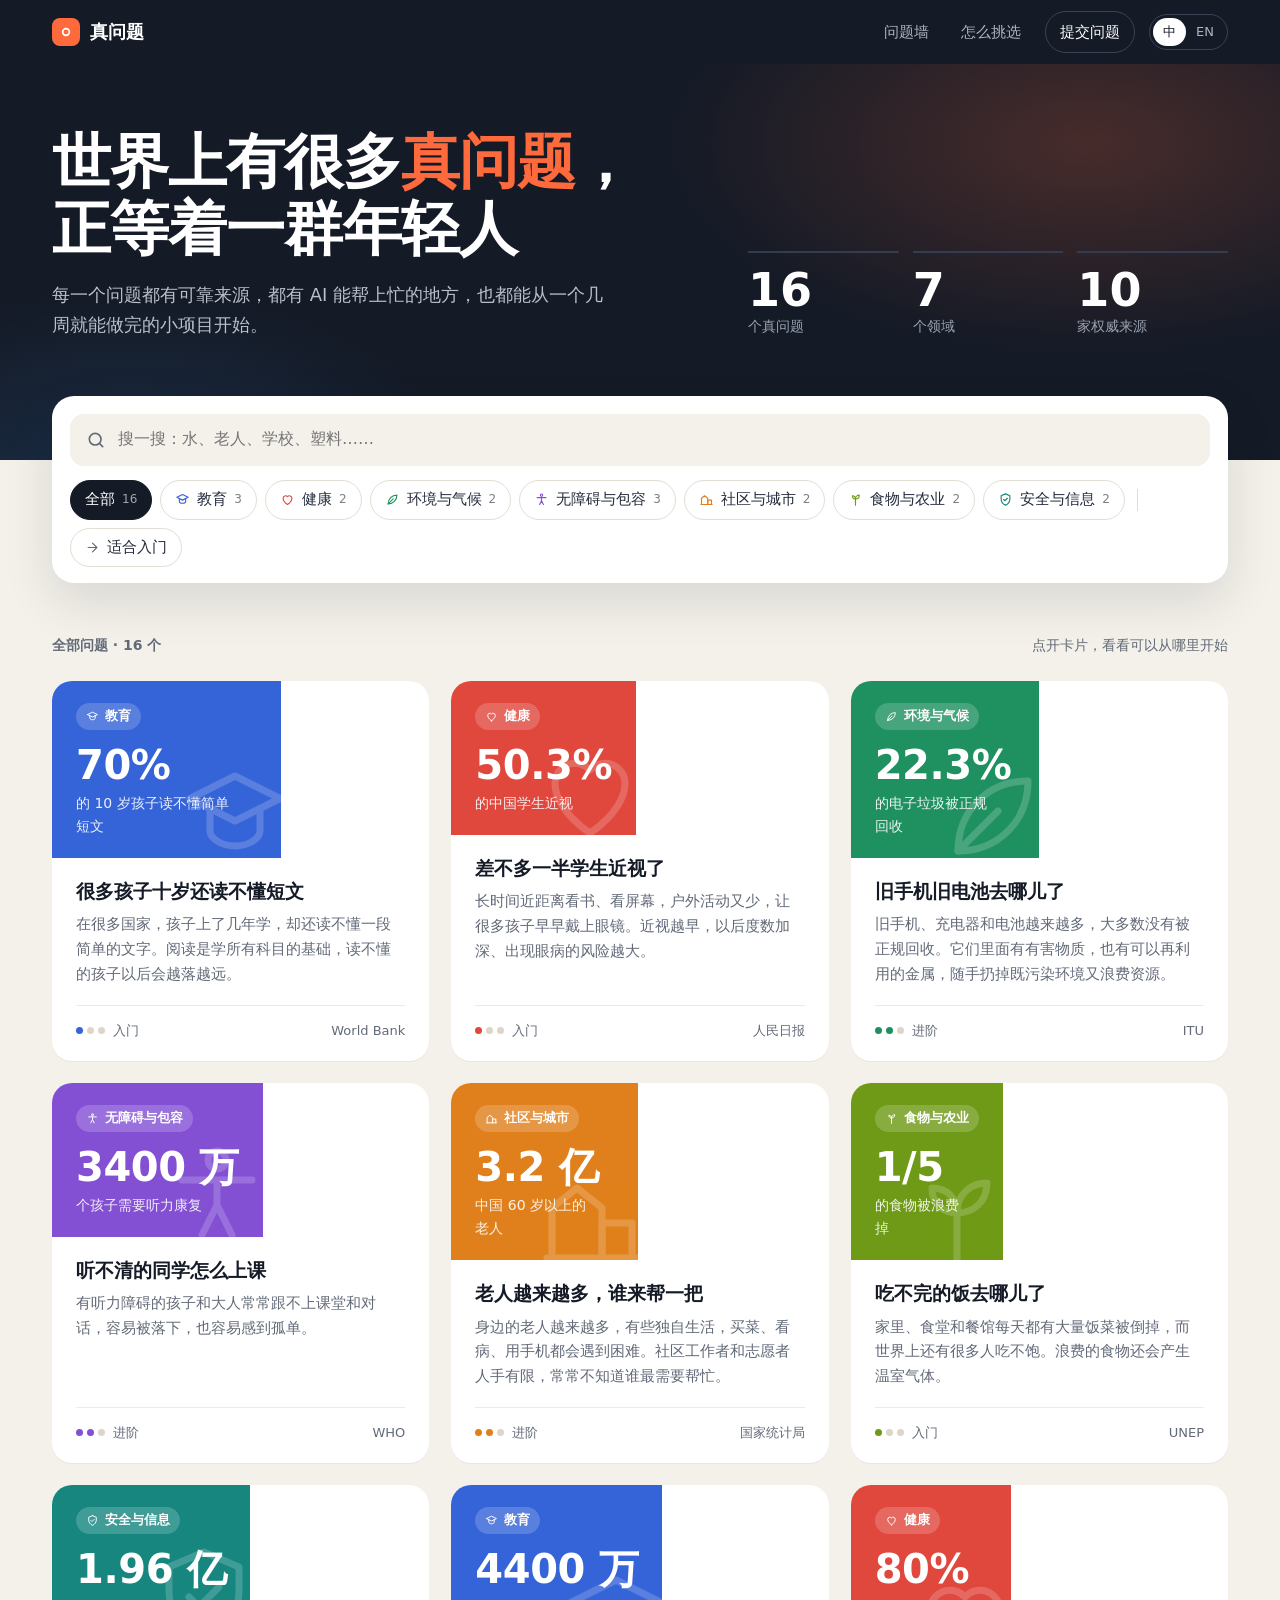
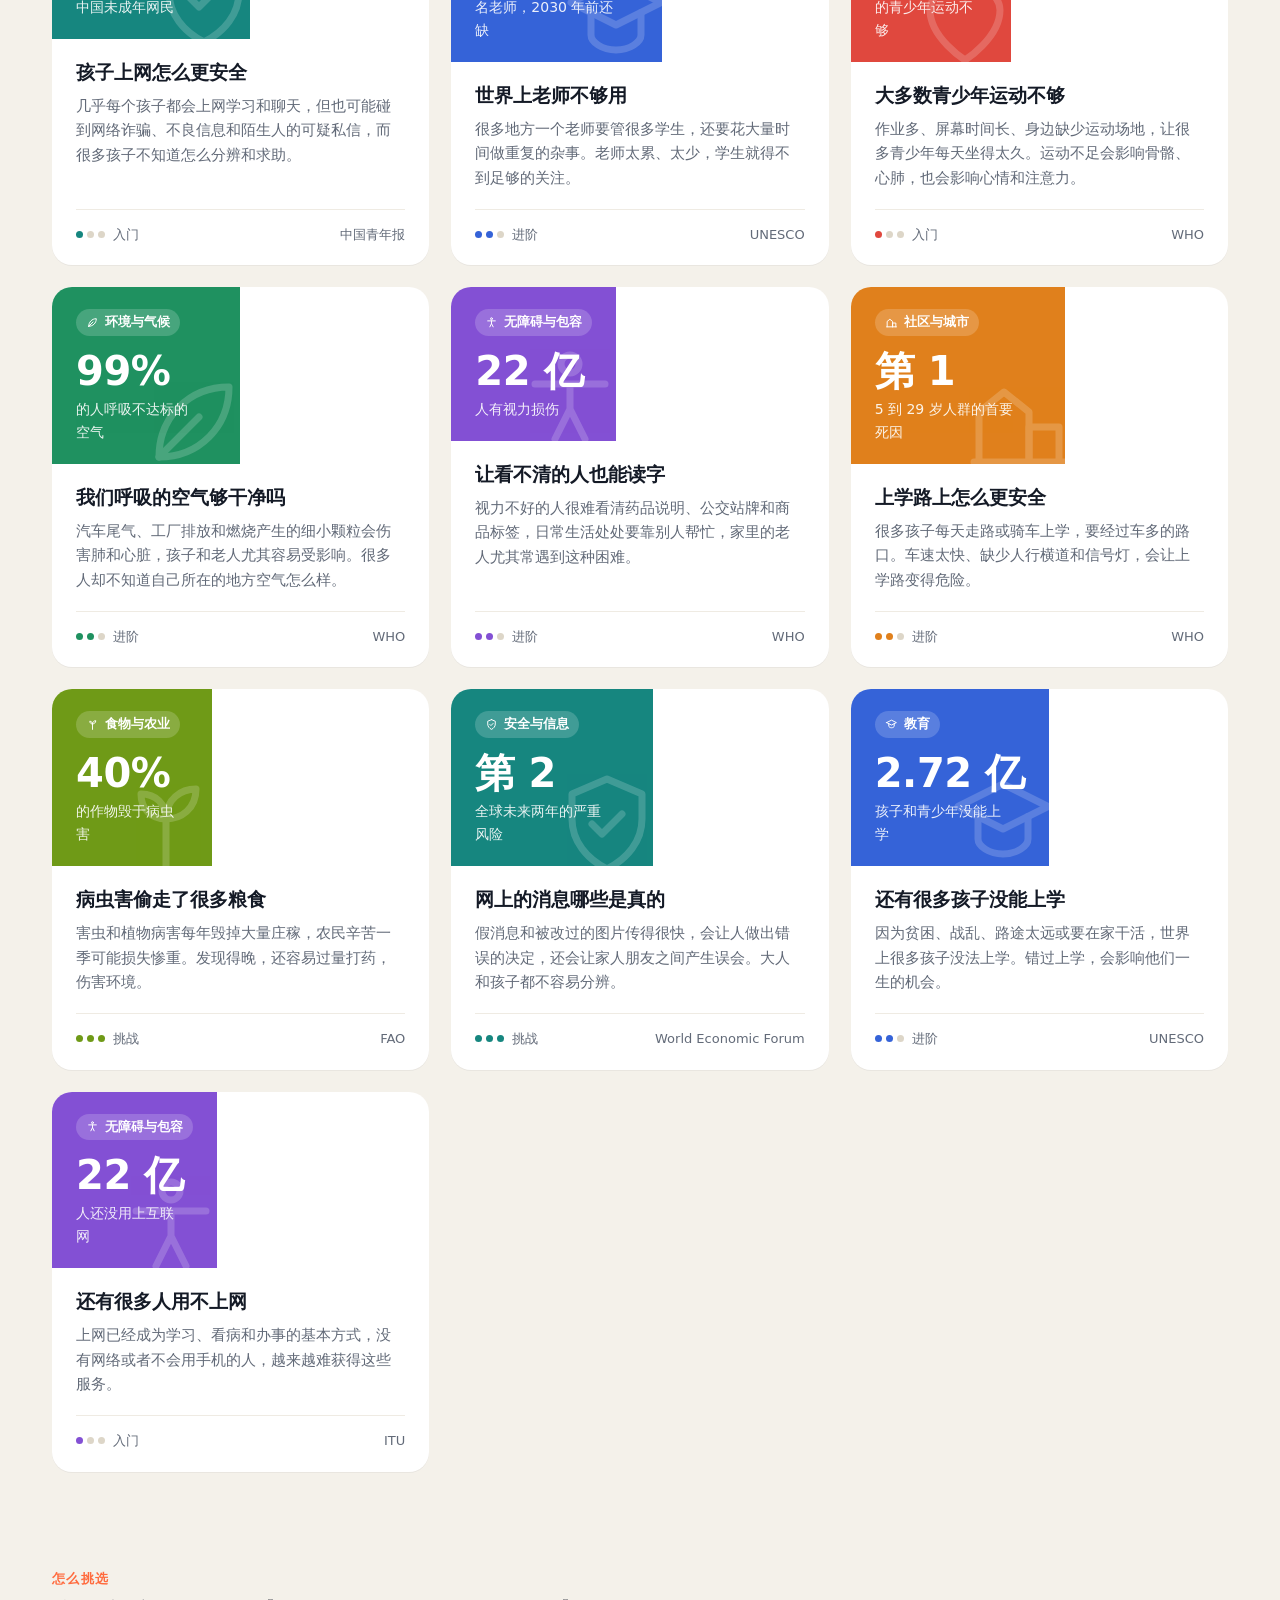
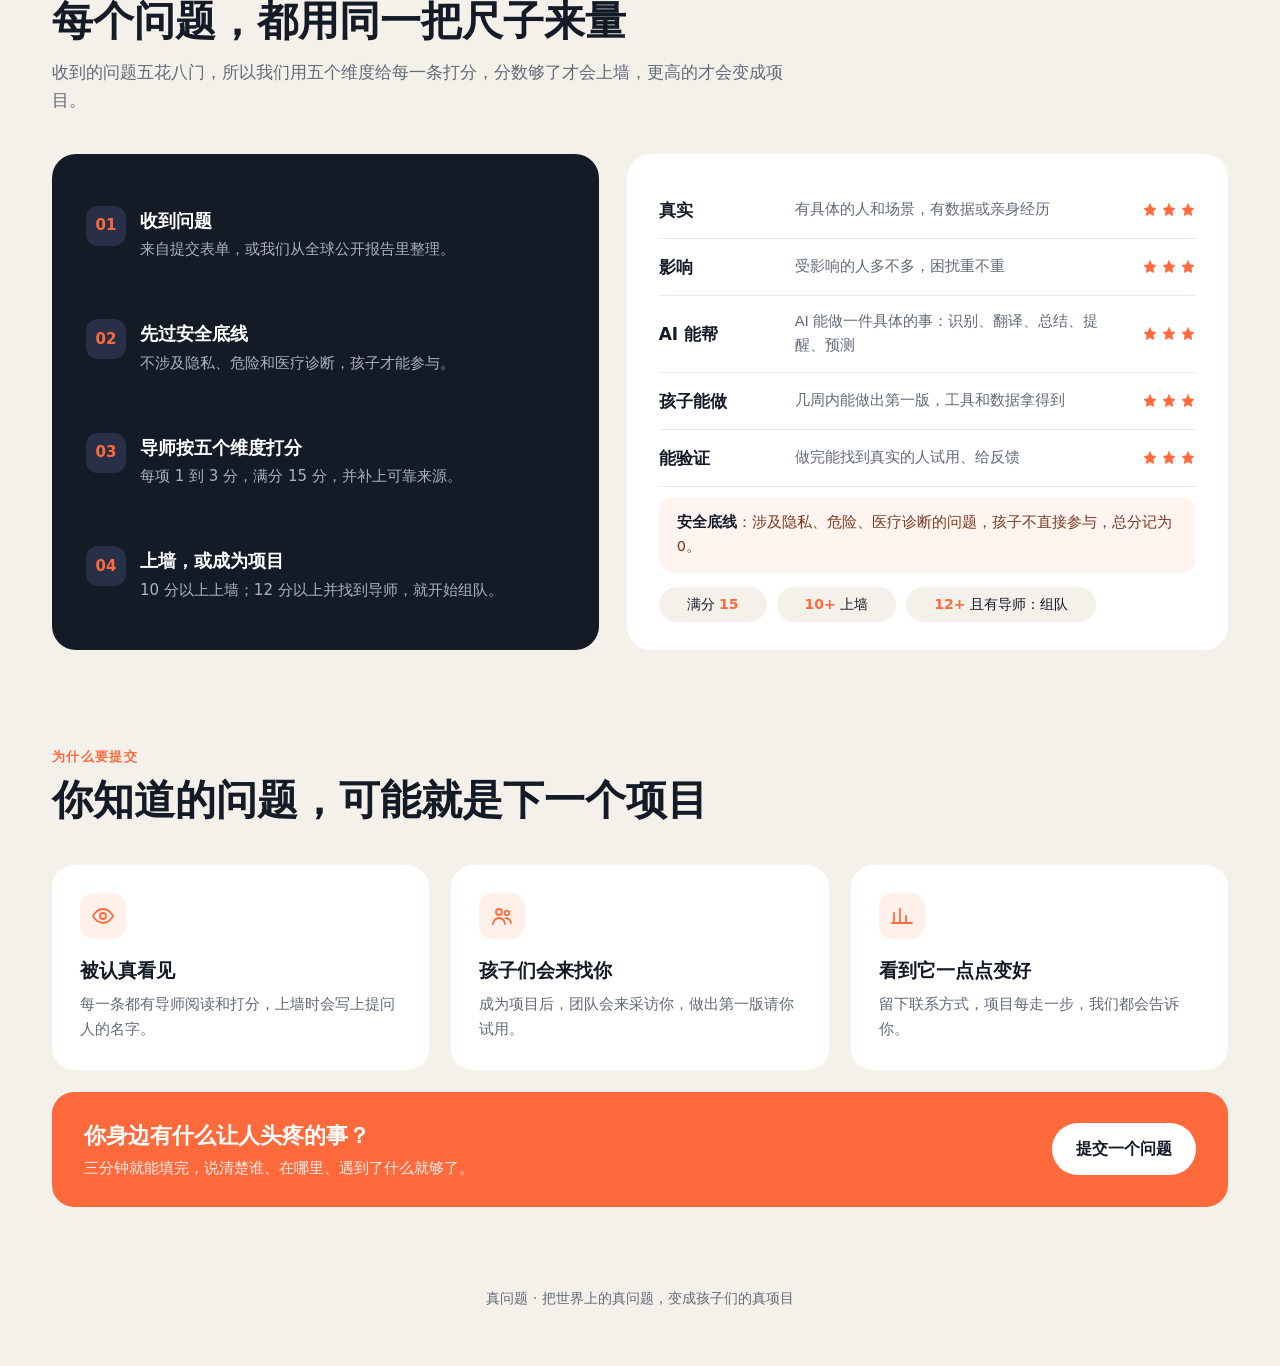
==== index.html @ c3e34827 "真问题网站 v1：问题墙、评分标准、飞书表单提交 Co-authored-by: Cursor <cursoragent@cursor.com>" ====
<!doctype html>
<html lang="zh-CN" data-lang="zh">
<head>
<meta charset="utf-8">
<meta name="viewport" content="width=device-width, initial-scale=1">
<title data-zh="真问题 · 世界上的真问题，正等着一群年轻人" data-en="Real Problems · Real-world problems waiting for young builders">真问题 · 世界上的真问题，正等着一群年轻人</title>
<meta name="description" content="来自世界各地、有可靠来源、AI 可能帮上忙的真问题，每一个都能变成孩子们组队参与的真实项目。 Real, sourced problems from around the world that AI could help with, each one a possible team project for young builders.">
<link rel="icon" href="data:image/svg+xml,%3Csvg xmlns='http://www.w3.org/2000/svg' viewBox='0 0 32 32'%3E%3Crect width='32' height='32' rx='9' fill='%23ff6a3d'/%3E%3Ccircle cx='16' cy='16' r='6' fill='none' stroke='%23fff' stroke-width='3'/%3E%3C/svg%3E">
<link rel="stylesheet" href="assets/style.css">
</head>
<body>
<header class="top">
  <div class="wrap">
    <a class="brand" href="index.html">
      <span class="mark"><svg viewBox="0 0 24 24" fill="none" stroke="#fff" stroke-width="2.6"><circle cx="12" cy="12" r="5"/></svg></span>
      <span data-l="zh">真问题</span><span data-l="en">Real Problems</span>
    </a>
    <nav class="nav">
      <a href="#wall" class="hide-sm"><span data-l="zh">问题墙</span><span data-l="en">Problems</span></a>
      <a href="#how" class="hide-sm"><span data-l="zh">怎么挑选</span><span data-l="en">How we choose</span></a>
      <a href="submit.html" class="pill"><span data-l="zh">提交问题</span><span data-l="en">Submit</span></a>
      <div class="lang" role="group" aria-label="Language"><button type="button" data-set="zh">中</button><button type="button" data-set="en">EN</button></div>
    </nav>
  </div>
</header>

<main>
  <section class="hero">
    <div class="wrap">
      <div>
        <h1>
          <span data-l="zh">世界上有很多<em>真问题</em>，<br>正等着一群年轻人</span>
          <span data-l="en">The world has <em>real problems</em><br>waiting for young builders</span>
        </h1>
        <p class="lead">
          <span data-l="zh">每一个问题都有可靠来源，都有 AI 能帮上忙的地方，也都能从一个几周就能做完的小项目开始。</span>
          <span data-l="en">Every problem here has a trusted source, a place where AI can help, and a small first project a team can finish in a few weeks.</span>
        </p>
      </div>
      <div class="stats">
        <div class="stat"><b id="statProblems">0</b><span data-l="zh">个真问题</span><span data-l="en">problems</span></div>
        <div class="stat"><b id="statCats">0</b><span data-l="zh">个领域</span><span data-l="en">areas</span></div>
        <div class="stat"><b id="statSources">0</b><span data-l="zh">家权威来源</span><span data-l="en">trusted sources</span></div>
      </div>
    </div>
  </section>

  <div class="toolbar" id="wall">
    <div class="wrap">
      <div class="box">
        <label class="search">
          <svg viewBox="0 0 24 24" fill="none" stroke="currentColor" stroke-width="2" stroke-linecap="round"><circle cx="11" cy="11" r="7"/><path d="m20 20-3.5-3.5"/></svg>
          <input id="q" type="search" autocomplete="off" data-ph-zh="搜一搜：水、老人、学校、塑料……" data-ph-en="Search: water, elderly, school, plastic...">
        </label>
        <div class="chips" id="chips"></div>
      </div>
    </div>
  </div>

  <div class="wrap">
    <div class="wall-head">
      <h2 id="wallTitle"></h2>
      <span><span data-l="zh">点开卡片，看看可以从哪里开始</span><span data-l="en">Open a card to see where to start</span></span>
    </div>
    <div class="wall" id="cards"></div>
  </div>

  <section class="block" id="how">
    <div class="wrap">
      <div class="sec-head">
        <div class="eyebrow"><span data-l="zh">怎么挑选</span><span data-l="en">How we choose</span></div>
        <h2><span data-l="zh">每个问题，都用同一把尺子来量</span><span data-l="en">Every problem is measured with the same ruler</span></h2>
        <p><span data-l="zh">收到的问题五花八门，所以我们用五个维度给每一条打分，分数够了才会上墙，更高的才会变成项目。</span><span data-l="en">Submissions vary a lot, so we score each one on five dimensions. Enough points puts it on the wall; more makes it a project.</span></p>
      </div>
      <div class="rubric">
        <div class="flow">
          <div class="st"><b>01</b><div><h4><span data-l="zh">收到问题</span><span data-l="en">A problem arrives</span></h4><p><span data-l="zh">来自提交表单，或我们从全球公开报告里整理。</span><span data-l="en">From the submission form, or gathered from public global reports.</span></p></div></div>
          <div class="st"><b>02</b><div><h4><span data-l="zh">先过安全底线</span><span data-l="en">Safety check first</span></h4><p><span data-l="zh">不涉及隐私、危险和医疗诊断，孩子才能参与。</span><span data-l="en">No private data, danger, or medical diagnosis, so young people can take part.</span></p></div></div>
          <div class="st"><b>03</b><div><h4><span data-l="zh">导师按五个维度打分</span><span data-l="en">Mentors score five dimensions</span></h4><p><span data-l="zh">每项 1 到 3 分，满分 15 分，并补上可靠来源。</span><span data-l="en">1 to 3 points each, 15 in total, plus a trusted source.</span></p></div></div>
          <div class="st"><b>04</b><div><h4><span data-l="zh">上墙，或成为项目</span><span data-l="en">On the wall, or a project</span></h4><p><span data-l="zh">10 分以上上墙；12 分以上并找到导师，就开始组队。</span><span data-l="en">10+ goes on the wall. 12+ with a mentor becomes a team project.</span></p></div></div>
        </div>
        <div class="dims" id="dims"></div>
      </div>
    </div>
  </section>

  <section class="block">
    <div class="wrap">
      <div class="sec-head">
        <div class="eyebrow"><span data-l="zh">为什么要提交</span><span data-l="en">Why submit</span></div>
        <h2><span data-l="zh">你知道的问题，可能就是下一个项目</span><span data-l="en">The problem you know could be the next project</span></h2>
      </div>
      <div class="why">
        <div class="it">
          <div class="ico"><svg viewBox="0 0 24 24" fill="none" stroke="currentColor" stroke-width="1.8" stroke-linecap="round" stroke-linejoin="round"><path d="M2 12s3.5-7 10-7 10 7 10 7-3.5 7-10 7S2 12 2 12Z"/><circle cx="12" cy="12" r="3"/></svg></div>
          <h4><span data-l="zh">被认真看见</span><span data-l="en">Seen and read</span></h4>
          <p><span data-l="zh">每一条都有导师阅读和打分，上墙时会写上提问人的名字。</span><span data-l="en">A mentor reads and scores every one. Your name goes on the card when it is listed.</span></p>
        </div>
        <div class="it">
          <div class="ico"><svg viewBox="0 0 24 24" fill="none" stroke="currentColor" stroke-width="1.8" stroke-linecap="round" stroke-linejoin="round"><circle cx="9" cy="8" r="3"/><path d="M3 20c0-3.3 2.7-6 6-6s6 2.7 6 6"/><circle cx="17" cy="9" r="2.3"/><path d="M15.5 14.3A5 5 0 0 1 21 19"/></svg></div>
          <h4><span data-l="zh">孩子们会来找你</span><span data-l="en">Young builders will reach out</span></h4>
          <p><span data-l="zh">成为项目后，团队会来采访你，做出第一版请你试用。</span><span data-l="en">Once it is a project, the team will interview you and ask you to try the first version.</span></p>
        </div>
        <div class="it">
          <div class="ico"><svg viewBox="0 0 24 24" fill="none" stroke="currentColor" stroke-width="1.8" stroke-linecap="round" stroke-linejoin="round"><path d="M4 19V9M10 19V5M16 19v-7M22 19H2"/></svg></div>
          <h4><span data-l="zh">看到它一点点变好</span><span data-l="en">Watch it get better</span></h4>
          <p><span data-l="zh">留下联系方式，项目每走一步，我们都会告诉你。</span><span data-l="en">Leave a contact and we will share each step the project takes.</span></p>
        </div>
      </div>
      <div class="cta-row">
        <div>
          <h3><span data-l="zh">你身边有什么让人头疼的事？</span><span data-l="en">What bothers people around you?</span></h3>
          <p><span data-l="zh">三分钟就能填完，说清楚谁、在哪里、遇到了什么就够了。</span><span data-l="en">Three minutes is enough: who, where, and what goes wrong.</span></p>
        </div>
        <a class="btn light" href="submit.html"><span data-l="zh">提交一个问题</span><span data-l="en">Submit a problem</span></a>
      </div>
    </div>
  </section>
</main>

<footer>
  <div class="wrap">
    <span data-l="zh">真问题 · 把世界上的真问题，变成孩子们的真项目</span>
    <span data-l="en">Real Problems · Turning real-world problems into real projects for young builders</span>
  </div>
</footer>

<dialog class="detail" id="detail"><div class="inner"></div></dialog>
<script src="assets/problems.js"></script>
<script src="assets/site.js"></script>
</body>
</html>
---- assets/style.css ----
:root{
  --bg:#f4f1ea;
  --paper:#ffffff;
  --ink:#141a26;
  --ink-2:#232b3b;
  --muted:#626a78;
  --line:#e3ded3;
  --accent:#ff6a3d;
  --radius:20px;
  --max:1240px;
}
*{box-sizing:border-box}
html{scroll-behavior:smooth;scroll-padding-top:80px}
body{
  margin:0;background:var(--bg);color:var(--ink);
  font-family:"Inter","PingFang SC","Hiragino Sans GB","Microsoft YaHei",system-ui,sans-serif;
  font-size:16px;line-height:1.65;-webkit-font-smoothing:antialiased;
}
a{color:inherit}
button{font:inherit;color:inherit}

html[data-lang="zh"] [data-l="en"],
html[data-lang="en"] [data-l="zh"]{display:none !important}

.wrap{max-width:var(--max);margin:0 auto;padding:0 32px}

/* header */
.top{position:sticky;top:0;z-index:30;background:var(--ink);color:#fff}
.top .wrap{display:flex;align-items:center;justify-content:space-between;height:64px;gap:20px}
.brand{display:flex;align-items:center;gap:10px;text-decoration:none;font-weight:800;font-size:18px}
.brand .mark{width:28px;height:28px;border-radius:8px;background:var(--accent);display:grid;place-items:center}
.brand .mark svg{width:16px;height:16px}
.nav{display:flex;align-items:center;gap:4px}
.nav a{text-decoration:none;color:#aeb5c2;padding:8px 14px;border-radius:999px;font-size:15px}
.nav a:hover,.nav a.on{color:#fff}
.nav a.pill{color:#fff;border:1px solid #3a4356;margin-left:6px}
.nav a.pill:hover{border-color:var(--accent);color:var(--accent)}
.lang{display:flex;border:1px solid #3a4356;border-radius:999px;padding:3px;margin-left:10px}
.lang button{border:0;background:none;font-size:13px;padding:3px 10px;border-radius:999px;cursor:pointer;color:#aeb5c2}
.lang button.on{background:#fff;color:var(--ink)}

/* hero */
.hero{background:var(--ink);color:#fff;padding:64px 0 120px;position:relative;overflow:hidden}
.hero::before{content:"";position:absolute;inset:0;background:
  radial-gradient(600px 300px at 85% 20%,rgba(255,106,61,.22),transparent 70%),
  radial-gradient(500px 300px at 10% 110%,rgba(64,160,255,.16),transparent 70%)}
.hero .wrap{position:relative;display:grid;grid-template-columns:1.35fr 1fr;gap:48px;align-items:end}
.hero h1{font-size:clamp(36px,4.6vw,62px);line-height:1.14;margin:0 0 18px;font-weight:800;letter-spacing:-.015em}
.hero h1 em{font-style:normal;color:var(--accent)}
.hero .lead{color:#b9c0cc;font-size:18px;margin:0;max-width:560px}
.stats{display:grid;grid-template-columns:repeat(3,1fr);gap:14px}
.stat{border-top:2px solid #333d51;padding-top:14px}
.stat b{display:block;font-size:clamp(34px,3.6vw,50px);line-height:1;font-weight:800;font-variant-numeric:tabular-nums}
.stat span{color:#9aa3b2;font-size:14px}

/* toolbar */
.toolbar{position:relative;margin-top:-64px;z-index:5}
.toolbar .box{background:var(--paper);border-radius:22px;box-shadow:0 18px 50px rgba(20,26,38,.12);padding:18px 18px 16px}
.search{display:flex;align-items:center;gap:10px;background:var(--bg);border-radius:14px;padding:0 16px;height:52px}
.search svg{width:20px;height:20px;color:var(--muted);flex:none}
.search input{flex:1;border:0;background:none;font:inherit;font-size:16px;outline:none;color:var(--ink);min-width:0}
.chips{display:flex;flex-wrap:wrap;gap:8px;margin-top:14px;align-items:center}
.chip{display:inline-flex;align-items:center;gap:7px;border:1px solid var(--line);background:var(--paper);font-size:14.5px;padding:7px 14px;border-radius:999px;cursor:pointer;color:var(--ink-2);transition:all .15s}
.chip svg{width:15px;height:15px;color:var(--c,var(--muted))}
.chip:hover{border-color:var(--c,var(--ink))}
.chip.on{background:var(--c,var(--ink));border-color:var(--c,var(--ink));color:#fff}
.chip.on svg{color:#fff}
.chip .n{font-size:12px;opacity:.6}
.chips .sep{width:1px;height:22px;background:var(--line);margin:0 4px}

/* wall */
.wall-head{display:flex;justify-content:space-between;align-items:baseline;margin:40px 0 18px;gap:16px}
.wall-head h2{margin:0;font-size:24px}
.wall-head span{color:var(--muted);font-size:14px}
.wall{display:grid;grid-template-columns:repeat(3,1fr);gap:22px}
.card{display:flex;flex-direction:column;width:100%;background:var(--paper);border:0;border-radius:var(--radius);overflow:hidden;cursor:pointer;text-align:left;padding:0;box-shadow:0 1px 0 rgba(20,26,38,.05);transition:transform .18s ease, box-shadow .18s ease}
.card:hover{transform:translateY(-4px);box-shadow:0 16px 40px rgba(20,26,38,.12)}
.card .hd{position:relative;background:var(--c);color:#fff;padding:22px 24px 20px;overflow:hidden}
.card .hd .ico{position:absolute;right:-14px;bottom:-18px;width:120px;height:120px;opacity:.18}
.card .hd .ico svg{width:100%;height:100%}
.card .big{font-size:40px;line-height:1.05;font-weight:800;letter-spacing:-.01em;font-variant-numeric:tabular-nums;position:relative}
.card .big-label{font-size:14px;opacity:.9;margin-top:6px;position:relative;max-width:88%}
.card .cat{display:inline-flex;align-items:center;gap:6px;font-size:12.5px;font-weight:600;background:rgba(255,255,255,.18);padding:3px 10px;border-radius:999px;margin-bottom:14px;position:relative}
.card .cat svg{width:13px;height:13px}
.card .bd{padding:20px 24px 20px;flex:1;display:flex;flex-direction:column}
.card h3{font-size:19px;line-height:1.4;margin:0 0 8px}
.card p{margin:0 0 18px;color:var(--muted);font-size:15px;line-height:1.65}
.card .ft{margin-top:auto !important;display:flex;justify-content:space-between;align-items:center;margin-top:16px;padding-top:14px;border-top:1px solid #efebe3;font-size:13px;color:var(--muted)}
.level{display:inline-flex;gap:4px;align-items:center}
.level i{width:7px;height:7px;border-radius:50%;background:#ddd6c8}
.level i.f{background:var(--c,var(--ink))}
.level em{font-style:normal;margin-left:4px}
.src{max-width:55%;white-space:nowrap;overflow:hidden;text-overflow:ellipsis}
.empty{text-align:center;color:var(--muted);padding:60px 0}

.cat-edu{--c:#3563d8}
.cat-health{--c:#e0483e}
.cat-climate{--c:#1f9160}
.cat-access{--c:#8350d4}
.cat-community{--c:#e0801c}
.cat-food{--c:#6f9a17}
.cat-safety{--c:#16867f}

/* sections */
section.block{padding:96px 0 0}
.sec-head{max-width:760px;margin:0 0 40px}
.sec-head .eyebrow{font-size:13px;font-weight:700;letter-spacing:.1em;color:var(--accent);text-transform:uppercase}
.sec-head h2{font-size:clamp(28px,3.2vw,42px);line-height:1.2;margin:8px 0 12px;font-weight:800}
.sec-head p{color:var(--muted);margin:0;font-size:17px}

/* rubric */
.rubric{display:grid;grid-template-columns:1fr 1.1fr;gap:28px;align-items:stretch}
.flow{background:var(--ink);color:#fff;border-radius:24px;padding:34px 34px 30px;display:flex;flex-direction:column;justify-content:space-around;gap:22px}
.flow .st{display:grid;grid-template-columns:40px 1fr;gap:14px}
.flow .st b{width:40px;height:40px;border-radius:12px;background:#273046;display:grid;place-items:center;font-size:15px;color:var(--accent)}
.flow .st h4{margin:0 0 2px;font-size:18px}
.flow .st p{margin:0;color:#aab2c0;font-size:15px}
.dims{background:var(--paper);border-radius:24px;padding:28px 32px}
.dim{display:grid;grid-template-columns:120px 1fr auto;gap:16px;align-items:center;padding:14px 0;border-bottom:1px solid #efebe3}
.dim:last-of-type{border-bottom:0}
.dim h4{margin:0;font-size:17px}
.dim p{margin:0;color:var(--muted);font-size:14.5px}
.dim .stars{display:flex;gap:3px;color:var(--accent)}
.dim .stars svg{width:16px;height:16px}
.gate{margin-top:10px;background:#fff4ef;border-radius:14px;padding:14px 18px;font-size:14.5px;color:#7a3a22}
.gate b{color:var(--ink)}
.score-rule{display:flex;gap:10px;margin-top:14px;flex-wrap:wrap}
.score-rule span{font-size:14px;background:var(--bg);border-radius:999px;padding:6px 14px}
.score-rule b{color:var(--accent)}

/* why submit */
.why{display:grid;grid-template-columns:repeat(3,1fr);gap:22px}
.why .it{background:var(--paper);border-radius:22px;padding:28px}
.why .it .ico{width:46px;height:46px;border-radius:14px;background:#fff0ea;color:var(--accent);display:grid;place-items:center;margin-bottom:16px}
.why .it .ico svg{width:24px;height:24px}
.why .it h4{margin:0 0 6px;font-size:19px}
.why .it p{margin:0;color:var(--muted);font-size:15px}
.cta-row{display:flex;justify-content:space-between;align-items:center;gap:20px;margin-top:22px;background:var(--accent);color:#fff;border-radius:22px;padding:26px 32px}
.cta-row h3{margin:0;font-size:22px}
.cta-row p{margin:2px 0 0;opacity:.9;font-size:15px}

.btn{display:inline-flex;align-items:center;gap:8px;text-decoration:none;font-weight:700;font-size:16px;padding:13px 24px;border-radius:999px;border:0;cursor:pointer;transition:transform .15s ease}
.btn:hover{transform:translateY(-1px)}
.btn.light{background:#fff;color:var(--ink)}
.btn.dark{background:var(--ink);color:#fff}

/* dialog */
dialog.detail{border:0;border-radius:26px;padding:0;max-width:760px;width:calc(100% - 32px);background:var(--paper);color:var(--ink);box-shadow:0 30px 80px rgba(0,0,0,.3);overflow:hidden}
dialog.detail::backdrop{background:rgba(20,26,38,.55);backdrop-filter:blur(3px)}
.detail .inner{max-height:88vh;overflow:auto}
.detail .hd{background:var(--c);color:#fff;padding:34px 40px 30px;position:relative;overflow:hidden}
.detail .hd .ico{position:absolute;right:-10px;bottom:-30px;width:180px;height:180px;opacity:.16}
.detail .hd .ico svg{width:100%;height:100%}
.detail .hd .cat{display:inline-flex;align-items:center;gap:6px;font-size:13px;font-weight:600;background:rgba(255,255,255,.18);padding:4px 11px;border-radius:999px}
.detail .hd .cat svg{width:14px;height:14px}
.detail .hd h3{font-size:30px;line-height:1.25;margin:14px 0 0;position:relative;max-width:90%}
.detail .body{padding:28px 40px 34px}
.detail .row{margin:0 0 22px}
.detail .row b{display:block;font-size:12.5px;letter-spacing:.08em;color:var(--muted);margin-bottom:6px;text-transform:uppercase}
.detail .row p{margin:0;font-size:16.5px}
.detail .fact{display:grid;grid-template-columns:auto 1fr;gap:20px;align-items:center;background:var(--bg);border-radius:16px;padding:18px 20px}
.detail .fact .big{font-size:36px;font-weight:800;color:var(--c);line-height:1;white-space:nowrap}
.detail .fact a{color:var(--c);font-size:13.5px;display:inline-block;margin-top:6px}
.detail .project{border:2px dashed var(--c);border-radius:16px;padding:16px 20px}
.detail .close{position:absolute;top:16px;right:16px;width:38px;height:38px;border-radius:50%;border:0;background:rgba(255,255,255,.2);color:#fff;cursor:pointer;display:grid;place-items:center;z-index:2}
.detail .close svg{width:16px;height:16px}
.detail .soon{font-size:14px;color:var(--muted);margin:0}

/* submit page */
.page-hero{background:var(--ink);color:#fff;padding:56px 0 60px}
.page-hero h1{font-size:clamp(32px,4vw,50px);margin:0 0 10px;font-weight:800;line-height:1.2}
.page-hero p{color:#b9c0cc;max-width:640px;margin:0;font-size:17px}
.submit-grid{display:grid;grid-template-columns:1fr 1.3fr;gap:28px;align-items:start;margin-top:-30px}
.tips{background:var(--paper);border-radius:22px;padding:30px;box-shadow:0 10px 30px rgba(20,26,38,.06)}
.tips h3{margin:0 0 14px;font-size:20px}
.tips ol{margin:0;padding-left:22px}
.tips li{margin-bottom:12px}
.tips li b{display:block}
.tips li span{color:var(--muted);font-size:15px}
.example{margin-top:18px;background:var(--bg);border-radius:14px;padding:16px 18px;font-size:15px}
.example b{font-size:12.5px;letter-spacing:.08em;color:var(--muted)}
.safe{margin-top:18px;font-size:14px;color:var(--muted);border-left:3px solid var(--accent);padding-left:14px}
.form-box{background:var(--paper);border-radius:22px;overflow:hidden;text-align:center;box-shadow:0 10px 30px rgba(20,26,38,.06)}
.form-box iframe{display:block;width:100%;height:820px;border:0}
.form-box .open{padding:18px;border-top:1px solid var(--line);font-size:14.5px;color:var(--muted)}
.form-box .open a{color:var(--accent);font-weight:600}

footer{padding:80px 0 56px;color:var(--muted);font-size:14px;text-align:center}

@media (max-width:980px){
  .wall{grid-template-columns:1fr 1fr}
  .hero .wrap,.rubric,.submit-grid{grid-template-columns:1fr}
  .why{grid-template-columns:1fr}
  .cta-row{flex-direction:column;align-items:flex-start}
}
@media (max-width:640px){
  .wall{grid-template-columns:1fr}
  .wrap{padding:0 18px}
  .nav a.hide-sm{display:none}
  .hero{padding:44px 0 100px}
  .dim{grid-template-columns:1fr auto}
  .dim p{grid-column:1/-1;order:3}
  .detail .hd,.detail .body{padding-left:24px;padding-right:24px}
}
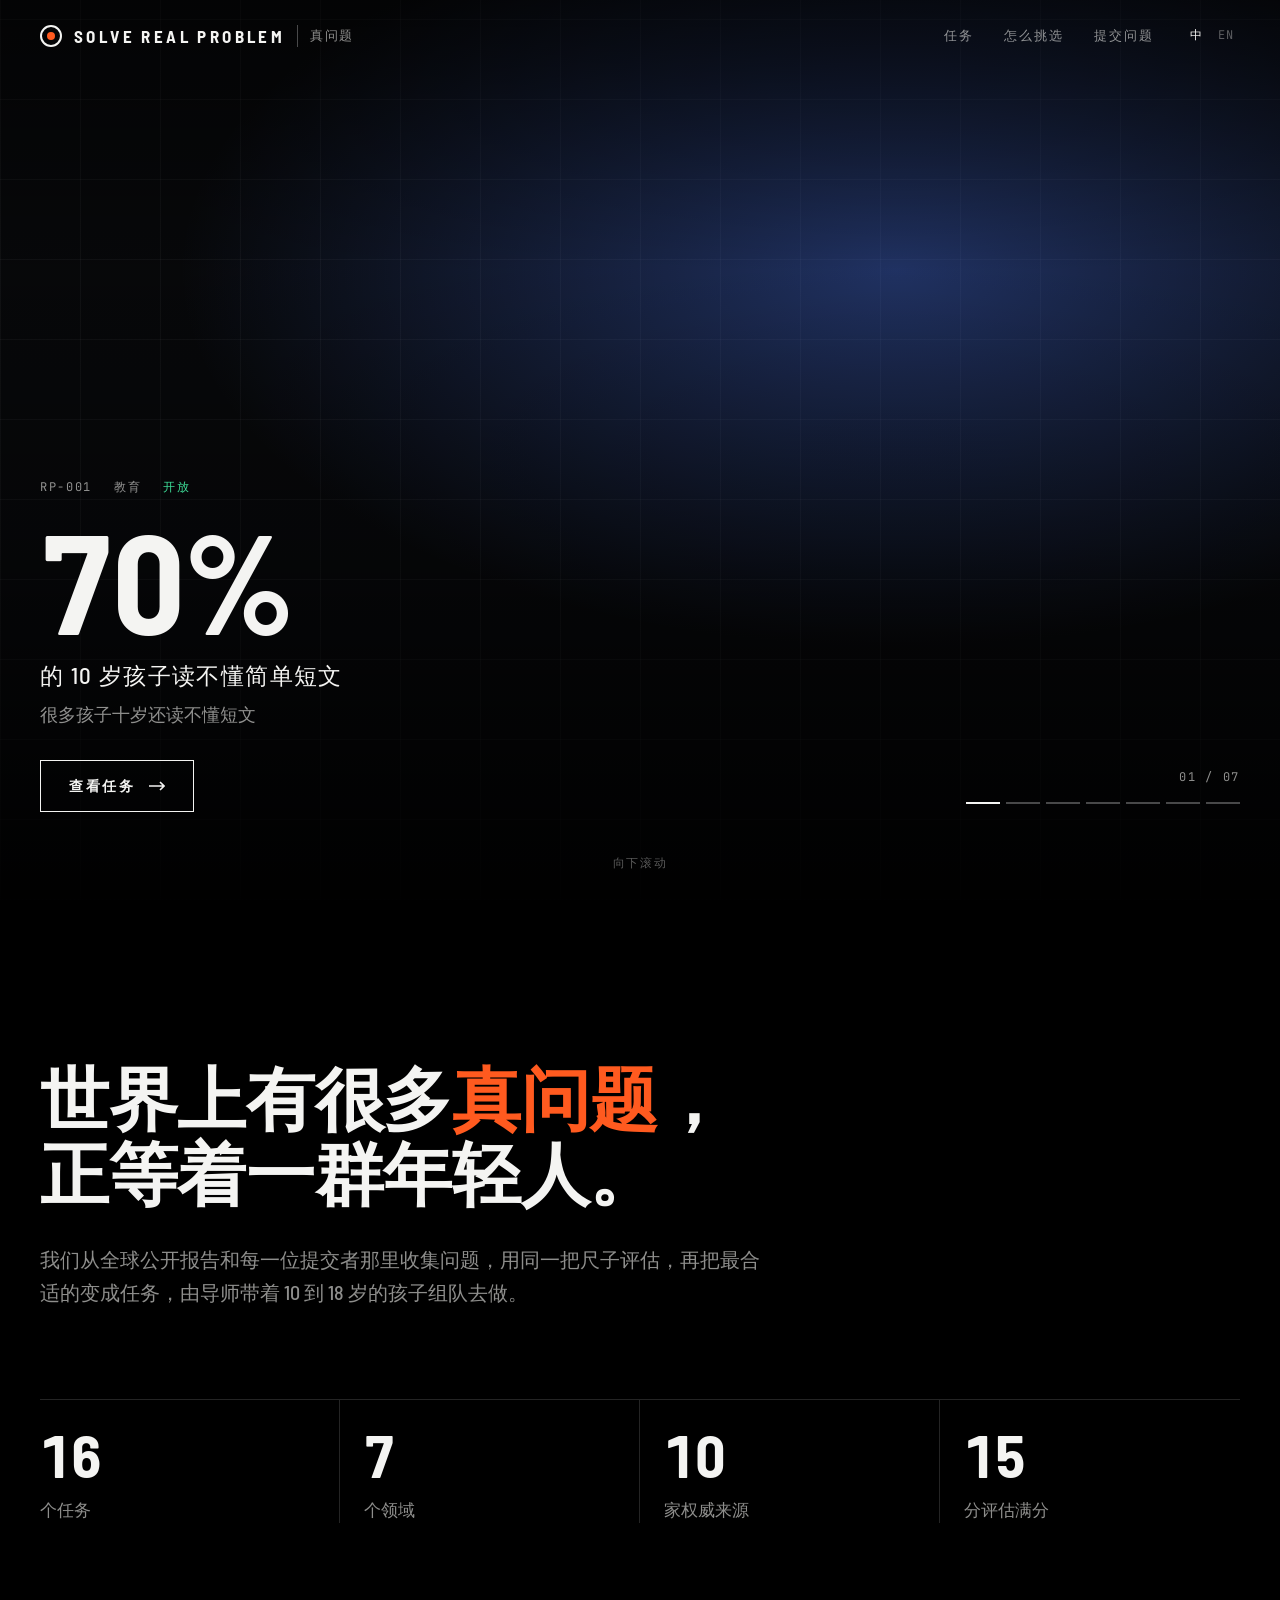
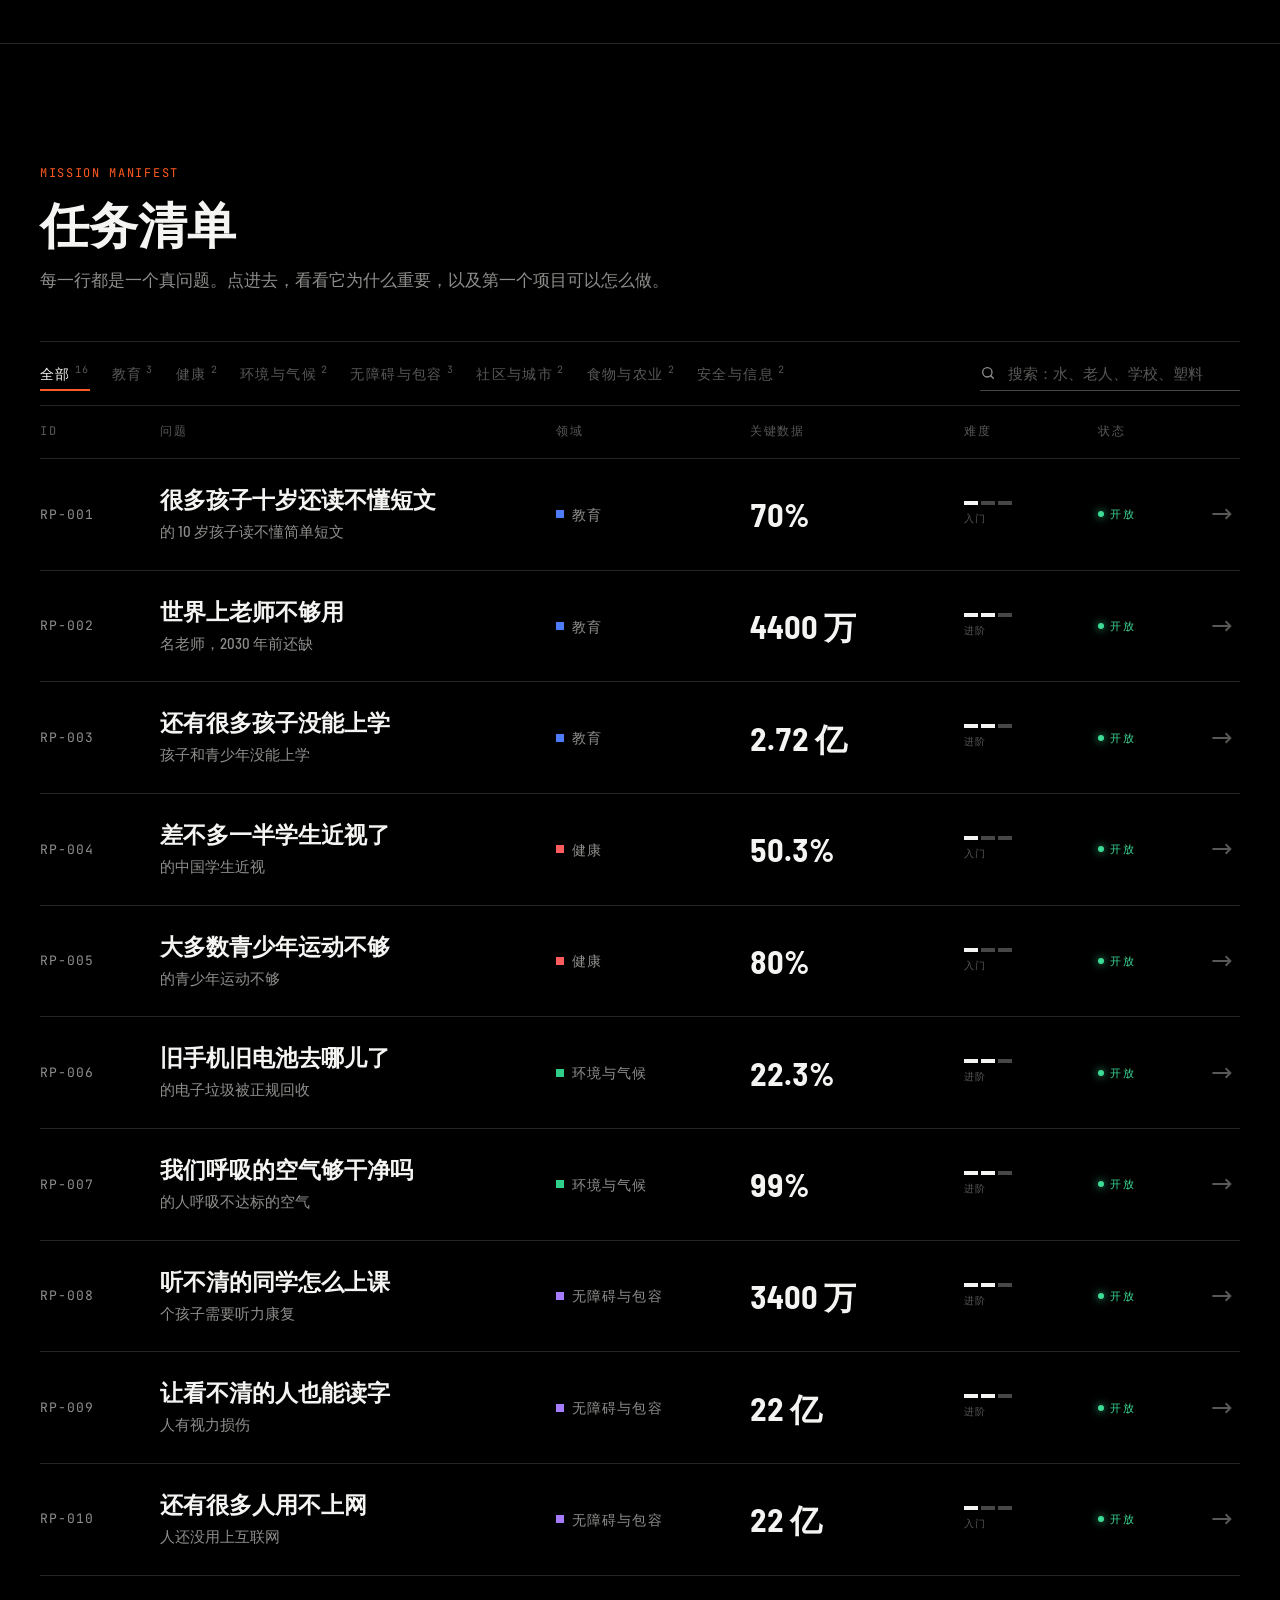
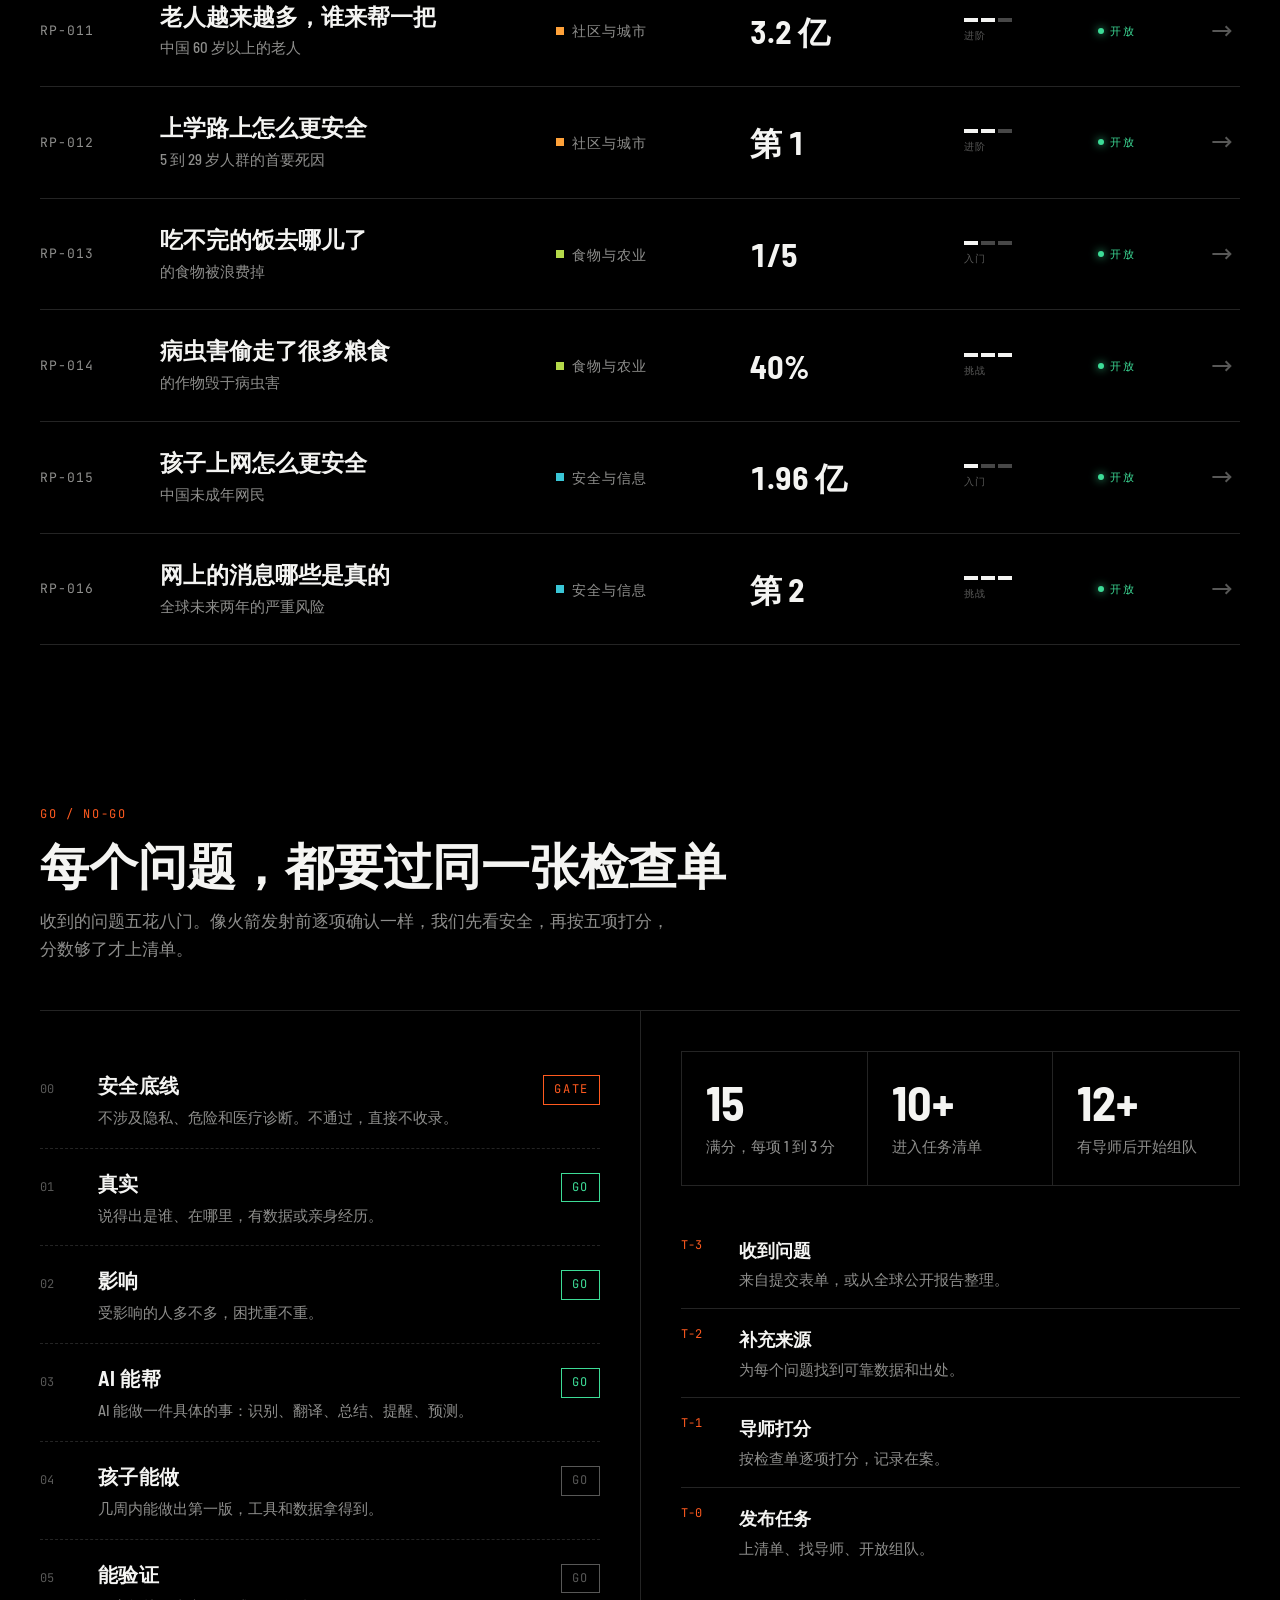
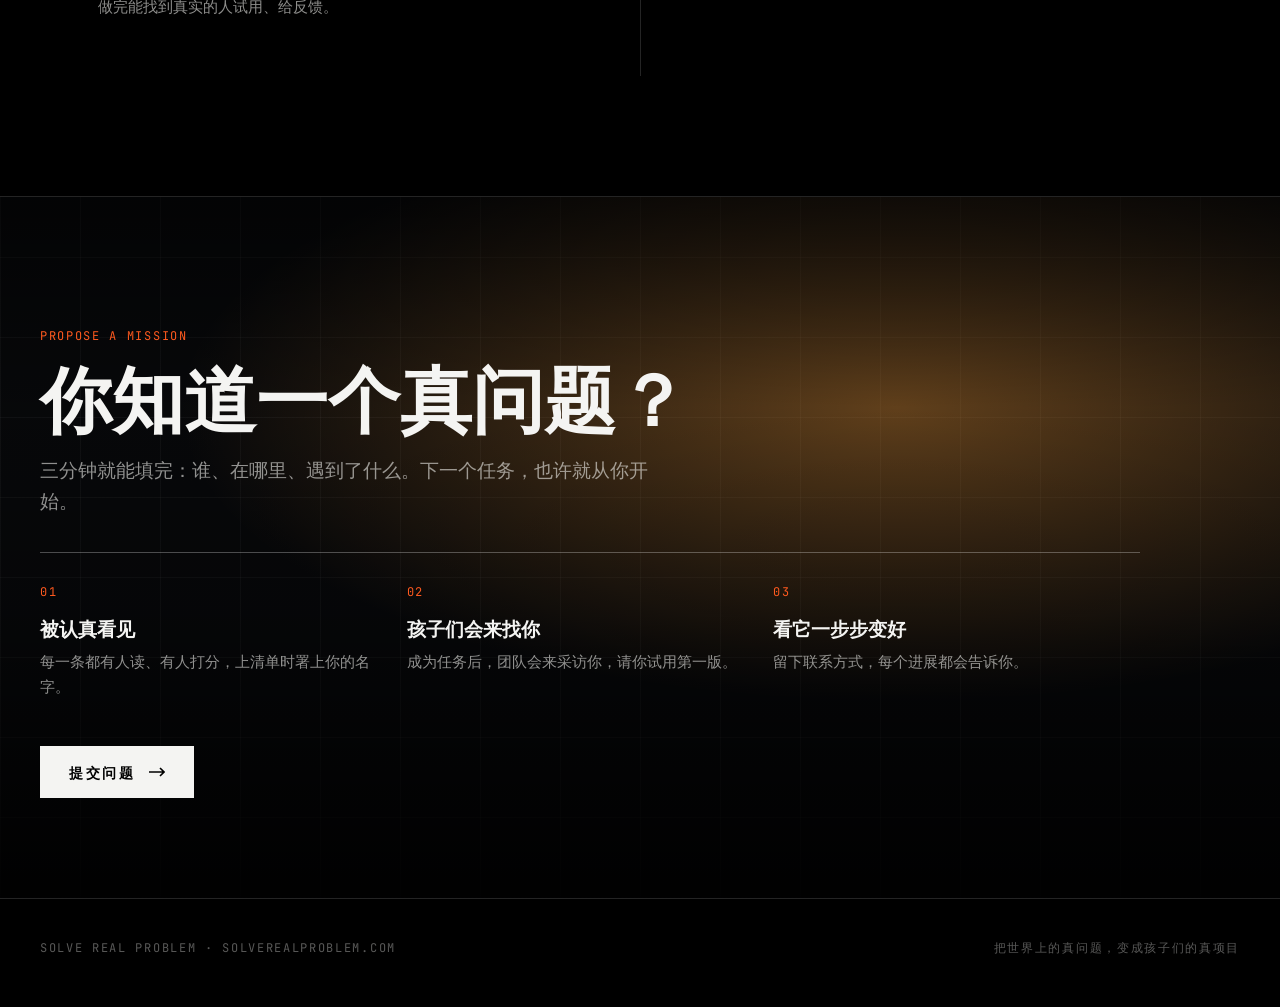
==== commit 1b387865: "改为任务控制中心风格：全屏图片首屏、任务清单、独立任务页、发射检查单；问题增加到 36 个 Co-authored-by: Cursor <cursoragent@cursor.com>" ====
--- a/index.html
+++ b/index.html
@@ -3,129 +3,122 @@
 <head>
 <meta charset="utf-8">
 <meta name="viewport" content="width=device-width, initial-scale=1">
-<title data-zh="真问题 · 世界上的真问题，正等着一群年轻人" data-en="Real Problems · Real-world problems waiting for young builders">真问题 · 世界上的真问题，正等着一群年轻人</title>
-<meta name="description" content="来自世界各地、有可靠来源、AI 可能帮上忙的真问题，每一个都能变成孩子们组队参与的真实项目。 Real, sourced problems from around the world that AI could help with, each one a possible team project for young builders.">
-<link rel="icon" href="data:image/svg+xml,%3Csvg xmlns='http://www.w3.org/2000/svg' viewBox='0 0 32 32'%3E%3Crect width='32' height='32' rx='9' fill='%23ff6a3d'/%3E%3Ccircle cx='16' cy='16' r='6' fill='none' stroke='%23fff' stroke-width='3'/%3E%3C/svg%3E">
+<title data-zh="真问题 · Solve Real Problem" data-en="Solve Real Problem">真问题 · Solve Real Problem</title>
+<meta name="description" content="来自世界各地、有可靠来源、AI 可能帮上忙的真问题，每一个都是孩子们可以组队参与的任务。 Real, sourced problems AI could help with, each one a mission young builders can join.">
+<meta property="og:title" content="Solve Real Problem · 真问题">
+<meta property="og:description" content="世界上的真问题，正等着一群年轻人。Real problems waiting for young builders.">
+<link rel="icon" href="data:image/svg+xml,%3Csvg xmlns='http://www.w3.org/2000/svg' viewBox='0 0 32 32'%3E%3Crect width='32' height='32' fill='%23000'/%3E%3Ccircle cx='16' cy='16' r='10' fill='none' stroke='%23fff' stroke-width='3'/%3E%3Ccircle cx='16' cy='16' r='4' fill='%23ff5a1f'/%3E%3C/svg%3E">
+<link rel="preload" href="assets/fonts/barlow-semi-condensed-latin-700-normal.woff2" as="font" type="font/woff2" crossorigin>
 <link rel="stylesheet" href="assets/style.css">
 </head>
-<body>
-<header class="top">
-  <div class="wrap">
-    <a class="brand" href="index.html">
-      <span class="mark"><svg viewBox="0 0 24 24" fill="none" stroke="#fff" stroke-width="2.6"><circle cx="12" cy="12" r="5"/></svg></span>
-      <span data-l="zh">真问题</span><span data-l="en">Real Problems</span>
-    </a>
-    <nav class="nav">
-      <a href="#wall" class="hide-sm"><span data-l="zh">问题墙</span><span data-l="en">Problems</span></a>
-      <a href="#how" class="hide-sm"><span data-l="zh">怎么挑选</span><span data-l="en">How we choose</span></a>
-      <a href="submit.html" class="pill"><span data-l="zh">提交问题</span><span data-l="en">Submit</span></a>
-      <div class="lang" role="group" aria-label="Language"><button type="button" data-set="zh">中</button><button type="button" data-set="en">EN</button></div>
-    </nav>
-  </div>
-</header>
+<body data-page="home">
+<main>
+  <section class="hero" id="hero"></section>
 
-<main>
-  <section class="hero">
+  <section class="thesis">
     <div class="wrap">
-      <div>
-        <h1>
-          <span data-l="zh">世界上有很多<em>真问题</em>，<br>正等着一群年轻人</span>
-          <span data-l="en">The world has <em>real problems</em><br>waiting for young builders</span>
-        </h1>
-        <p class="lead">
-          <span data-l="zh">每一个问题都有可靠来源，都有 AI 能帮上忙的地方，也都能从一个几周就能做完的小项目开始。</span>
-          <span data-l="en">Every problem here has a trusted source, a place where AI can help, and a small first project a team can finish in a few weeks.</span>
-        </p>
-      </div>
-      <div class="stats">
-        <div class="stat"><b id="statProblems">0</b><span data-l="zh">个真问题</span><span data-l="en">problems</span></div>
-        <div class="stat"><b id="statCats">0</b><span data-l="zh">个领域</span><span data-l="en">areas</span></div>
-        <div class="stat"><b id="statSources">0</b><span data-l="zh">家权威来源</span><span data-l="en">trusted sources</span></div>
+      <h1 class="rv">
+        <span data-l="zh">世界上有很多<em>真问题</em>，<br>正等着一群年轻人。</span>
+        <span data-l="en">The world is full of <em>real problems</em>.<br>They are waiting for young builders.</span>
+      </h1>
+      <p class="rv">
+        <span data-l="zh">我们从全球公开报告和每一位提交者那里收集问题，用同一把尺子评估，再把最合适的变成任务，由导师带着 10 到 18 岁的孩子组队去做。</span>
+        <span data-l="en">We gather problems from public global reports and from people like you, measure each with the same ruler, and turn the best into missions that mentors and teams aged 10 to 18 take on together.</span>
+      </p>
+      <div class="telemetry rv">
+        <div><b>0</b><span data-l="zh">个任务</span><span data-l="en">missions</span></div>
+        <div><b>0</b><span data-l="zh">个领域</span><span data-l="en">areas</span></div>
+        <div><b>0</b><span data-l="zh">家权威来源</span><span data-l="en">trusted sources</span></div>
+        <div><b>0</b><span data-l="zh">分评估满分</span><span data-l="en">point checklist</span></div>
       </div>
     </div>
   </section>
 
-  <div class="toolbar" id="wall">
+  <section class="sec" id="missions">
     <div class="wrap">
-      <div class="box">
-        <label class="search">
+      <div class="sec-top">
+        <div>
+          <span class="mono">Mission manifest</span>
+          <h2><span data-l="zh">任务清单</span><span data-l="en">All missions</span></h2>
+          <p><span data-l="zh">每一行都是一个真问题。点进去，看看它为什么重要，以及第一个项目可以怎么做。</span><span data-l="en">Each row is a real problem. Open one to see why it matters and how a first project could start.</span></p>
+        </div>
+      </div>
+      <div class="controls">
+        <div class="tabs" id="tabs"></div>
+        <label class="find">
           <svg viewBox="0 0 24 24" fill="none" stroke="currentColor" stroke-width="2" stroke-linecap="round"><circle cx="11" cy="11" r="7"/><path d="m20 20-3.5-3.5"/></svg>
-          <input id="q" type="search" autocomplete="off" data-ph-zh="搜一搜：水、老人、学校、塑料……" data-ph-en="Search: water, elderly, school, plastic...">
+          <input id="find" type="search" autocomplete="off" data-ph-zh="搜索：水、老人、学校、塑料" data-ph-en="Search: water, elderly, school">
         </label>
-        <div class="chips" id="chips"></div>
       </div>
+      <div class="head-row mono">
+        <span>ID</span>
+        <span data-l="zh">问题</span><span data-l="en">Problem</span>
+        <span data-l="zh">领域</span><span data-l="en">Area</span>
+        <span data-l="zh">关键数据</span><span data-l="en">Key number</span>
+        <span data-l="zh">难度</span><span data-l="en">Level</span>
+        <span data-l="zh">状态</span><span data-l="en">Status</span>
+        <span></span>
+      </div>
+      <div id="list"></div>
     </div>
-  </div>
+  </section>
 
-  <div class="wrap">
-    <div class="wall-head">
-      <h2 id="wallTitle"></h2>
-      <span><span data-l="zh">点开卡片，看看可以从哪里开始</span><span data-l="en">Open a card to see where to start</span></span>
-    </div>
-    <div class="wall" id="cards"></div>
-  </div>
-
-  <section class="block" id="how">
+  <section class="sec" id="checklist" style="padding-top:40px">
     <div class="wrap">
-      <div class="sec-head">
-        <div class="eyebrow"><span data-l="zh">怎么挑选</span><span data-l="en">How we choose</span></div>
-        <h2><span data-l="zh">每个问题，都用同一把尺子来量</span><span data-l="en">Every problem is measured with the same ruler</span></h2>
-        <p><span data-l="zh">收到的问题五花八门，所以我们用五个维度给每一条打分，分数够了才会上墙，更高的才会变成项目。</span><span data-l="en">Submissions vary a lot, so we score each one on five dimensions. Enough points puts it on the wall; more makes it a project.</span></p>
+      <div class="sec-top">
+        <div>
+          <span class="mono">Go / No-go</span>
+          <h2><span data-l="zh">每个问题，都要过同一张检查单</span><span data-l="en">Every problem runs the same checklist</span></h2>
+          <p><span data-l="zh">收到的问题五花八门。像火箭发射前逐项确认一样，我们先看安全，再按五项打分，分数够了才上清单。</span><span data-l="en">Submissions vary a lot. Like a pre-launch poll, we check safety first, then score five items. Only enough points make the manifest.</span></p>
+        </div>
       </div>
-      <div class="rubric">
-        <div class="flow">
-          <div class="st"><b>01</b><div><h4><span data-l="zh">收到问题</span><span data-l="en">A problem arrives</span></h4><p><span data-l="zh">来自提交表单，或我们从全球公开报告里整理。</span><span data-l="en">From the submission form, or gathered from public global reports.</span></p></div></div>
-          <div class="st"><b>02</b><div><h4><span data-l="zh">先过安全底线</span><span data-l="en">Safety check first</span></h4><p><span data-l="zh">不涉及隐私、危险和医疗诊断，孩子才能参与。</span><span data-l="en">No private data, danger, or medical diagnosis, so young people can take part.</span></p></div></div>
-          <div class="st"><b>03</b><div><h4><span data-l="zh">导师按五个维度打分</span><span data-l="en">Mentors score five dimensions</span></h4><p><span data-l="zh">每项 1 到 3 分，满分 15 分，并补上可靠来源。</span><span data-l="en">1 to 3 points each, 15 in total, plus a trusted source.</span></p></div></div>
-          <div class="st"><b>04</b><div><h4><span data-l="zh">上墙，或成为项目</span><span data-l="en">On the wall, or a project</span></h4><p><span data-l="zh">10 分以上上墙；12 分以上并找到导师，就开始组队。</span><span data-l="en">10+ goes on the wall. 12+ with a mentor becomes a team project.</span></p></div></div>
+      <div class="check">
+        <div class="col">
+          <ul class="poll">
+            <li class="gate"><span class="n">00</span><div><h4><span data-l="zh">安全底线</span><span data-l="en">Safety gate</span></h4><p><span data-l="zh">不涉及隐私、危险和医疗诊断。不通过，直接不收录。</span><span data-l="en">No private data, danger or medical diagnosis. Fail it and we stop here.</span></p></div><span class="state">GATE</span></li>
+            <li><span class="n">01</span><div><h4><span data-l="zh">真实</span><span data-l="en">Real</span></h4><p><span data-l="zh">说得出是谁、在哪里，有数据或亲身经历。</span><span data-l="en">Specific people and places, backed by data or experience.</span></p></div><span class="state">GO</span></li>
+            <li><span class="n">02</span><div><h4><span data-l="zh">影响</span><span data-l="en">Impact</span></h4><p><span data-l="zh">受影响的人多不多，困扰重不重。</span><span data-l="en">How many people it touches, and how much.</span></p></div><span class="state">GO</span></li>
+            <li><span class="n">03</span><div><h4><span data-l="zh">AI 能帮</span><span data-l="en">AI fit</span></h4><p><span data-l="zh">AI 能做一件具体的事：识别、翻译、总结、提醒、预测。</span><span data-l="en">AI can do one concrete job: recognise, translate, summarise, remind, predict.</span></p></div><span class="state">GO</span></li>
+            <li><span class="n">04</span><div><h4><span data-l="zh">孩子能做</span><span data-l="en">Doable</span></h4><p><span data-l="zh">几周内能做出第一版，工具和数据拿得到。</span><span data-l="en">A first version in a few weeks, with reachable tools and data.</span></p></div><span class="state">GO</span></li>
+            <li><span class="n">05</span><div><h4><span data-l="zh">能验证</span><span data-l="en">Testable</span></h4><p><span data-l="zh">做完能找到真实的人试用、给反馈。</span><span data-l="en">Real people can try it and give feedback.</span></p></div><span class="state">GO</span></li>
+          </ul>
         </div>
-        <div class="dims" id="dims"></div>
+        <div class="col">
+          <div class="thresh">
+            <div><b>15</b><span data-l="zh">满分，每项 1 到 3 分</span><span data-l="en">max, 1 to 3 per item</span></div>
+            <div><b>10+</b><span data-l="zh">进入任务清单</span><span data-l="en">joins the manifest</span></div>
+            <div><b>12+</b><span data-l="zh">有导师后开始组队</span><span data-l="en">team up once a mentor signs on</span></div>
+          </div>
+          <div class="flow">
+            <div class="step"><span class="n">T-3</span><div><h4><span data-l="zh">收到问题</span><span data-l="en">Problem received</span></h4><p><span data-l="zh">来自提交表单，或从全球公开报告整理。</span><span data-l="en">From the form, or gathered from public reports.</span></p></div></div>
+            <div class="step"><span class="n">T-2</span><div><h4><span data-l="zh">补充来源</span><span data-l="en">Source checked</span></h4><p><span data-l="zh">为每个问题找到可靠数据和出处。</span><span data-l="en">Every problem gets trusted data and a source.</span></p></div></div>
+            <div class="step"><span class="n">T-1</span><div><h4><span data-l="zh">导师打分</span><span data-l="en">Mentor scoring</span></h4><p><span data-l="zh">按检查单逐项打分，记录在案。</span><span data-l="en">Scored item by item against the checklist.</span></p></div></div>
+            <div class="step"><span class="n">T-0</span><div><h4><span data-l="zh">发布任务</span><span data-l="en">Mission live</span></h4><p><span data-l="zh">上清单、找导师、开放组队。</span><span data-l="en">Listed, mentored, and open for teams.</span></p></div></div>
+          </div>
+        </div>
       </div>
     </div>
   </section>
 
-  <section class="block">
-    <div class="wrap">
-      <div class="sec-head">
-        <div class="eyebrow"><span data-l="zh">为什么要提交</span><span data-l="en">Why submit</span></div>
-        <h2><span data-l="zh">你知道的问题，可能就是下一个项目</span><span data-l="en">The problem you know could be the next project</span></h2>
-      </div>
-      <div class="why">
-        <div class="it">
-          <div class="ico"><svg viewBox="0 0 24 24" fill="none" stroke="currentColor" stroke-width="1.8" stroke-linecap="round" stroke-linejoin="round"><path d="M2 12s3.5-7 10-7 10 7 10 7-3.5 7-10 7S2 12 2 12Z"/><circle cx="12" cy="12" r="3"/></svg></div>
-          <h4><span data-l="zh">被认真看见</span><span data-l="en">Seen and read</span></h4>
-          <p><span data-l="zh">每一条都有导师阅读和打分，上墙时会写上提问人的名字。</span><span data-l="en">A mentor reads and scores every one. Your name goes on the card when it is listed.</span></p>
+  <section class="band cat-community">
+    <div class="ph fallback" id="bandPh"></div>
+    <div class="shade"></div>
+    <div class="copy">
+      <div class="wrap">
+        <span class="mono" style="color:var(--signal)">Propose a mission</span>
+        <h2 style="margin-top:14px"><span data-l="zh">你知道一个真问题？</span><span data-l="en">Know a real problem?</span></h2>
+        <p><span data-l="zh">三分钟就能填完：谁、在哪里、遇到了什么。下一个任务，也许就从你开始。</span><span data-l="en">Three minutes: who, where, and what goes wrong. The next mission might start with you.</span></p>
+        <div class="why3">
+          <div><span class="mono">01</span><h4><span data-l="zh">被认真看见</span><span data-l="en">Read by a mentor</span></h4><p><span data-l="zh">每一条都有人读、有人打分，上清单时署上你的名字。</span><span data-l="en">Every one is read and scored, with your name on the listing.</span></p></div>
+          <div><span class="mono">02</span><h4><span data-l="zh">孩子们会来找你</span><span data-l="en">Teams reach out</span></h4><p><span data-l="zh">成为任务后，团队会来采访你，请你试用第一版。</span><span data-l="en">Once it is a mission, the team interviews you and asks you to test.</span></p></div>
+          <div><span class="mono">03</span><h4><span data-l="zh">看它一步步变好</span><span data-l="en">Follow the progress</span></h4><p><span data-l="zh">留下联系方式，每个进展都会告诉你。</span><span data-l="en">Leave a contact to hear about each step.</span></p></div>
         </div>
-        <div class="it">
-          <div class="ico"><svg viewBox="0 0 24 24" fill="none" stroke="currentColor" stroke-width="1.8" stroke-linecap="round" stroke-linejoin="round"><circle cx="9" cy="8" r="3"/><path d="M3 20c0-3.3 2.7-6 6-6s6 2.7 6 6"/><circle cx="17" cy="9" r="2.3"/><path d="M15.5 14.3A5 5 0 0 1 21 19"/></svg></div>
-          <h4><span data-l="zh">孩子们会来找你</span><span data-l="en">Young builders will reach out</span></h4>
-          <p><span data-l="zh">成为项目后，团队会来采访你，做出第一版请你试用。</span><span data-l="en">Once it is a project, the team will interview you and ask you to try the first version.</span></p>
-        </div>
-        <div class="it">
-          <div class="ico"><svg viewBox="0 0 24 24" fill="none" stroke="currentColor" stroke-width="1.8" stroke-linecap="round" stroke-linejoin="round"><path d="M4 19V9M10 19V5M16 19v-7M22 19H2"/></svg></div>
-          <h4><span data-l="zh">看到它一点点变好</span><span data-l="en">Watch it get better</span></h4>
-          <p><span data-l="zh">留下联系方式，项目每走一步，我们都会告诉你。</span><span data-l="en">Leave a contact and we will share each step the project takes.</span></p>
-        </div>
-      </div>
-      <div class="cta-row">
-        <div>
-          <h3><span data-l="zh">你身边有什么让人头疼的事？</span><span data-l="en">What bothers people around you?</span></h3>
-          <p><span data-l="zh">三分钟就能填完，说清楚谁、在哪里、遇到了什么就够了。</span><span data-l="en">Three minutes is enough: who, where, and what goes wrong.</span></p>
-        </div>
-        <a class="btn light" href="submit.html"><span data-l="zh">提交一个问题</span><span data-l="en">Submit a problem</span></a>
+        <a class="btn fill" href="submit.html"><span data-l="zh">提交问题</span><span data-l="en">Propose a problem</span><svg class="ar" viewBox="0 0 16 10" fill="none" stroke="currentColor" stroke-width="1.6"><path d="M0 5h15M11 1l4 4-4 4"/></svg></a>
       </div>
     </div>
   </section>
 </main>
-
-<footer>
-  <div class="wrap">
-    <span data-l="zh">真问题 · 把世界上的真问题，变成孩子们的真项目</span>
-    <span data-l="en">Real Problems · Turning real-world problems into real projects for young builders</span>
-  </div>
-</footer>
-
-<dialog class="detail" id="detail"><div class="inner"></div></dialog>
+<div class="peek" id="peek"></div>
 <script src="assets/problems.js"></script>
 <script src="assets/site.js"></script>
 </body>
--- a/assets/style.css
+++ b/assets/style.css
@@ -1,204 +1,282 @@
+@font-face{font-family:"Display";src:url(fonts/barlow-semi-condensed-latin-500-normal.woff2) format("woff2");font-weight:500;font-display:swap}
+@font-face{font-family:"Display";src:url(fonts/barlow-semi-condensed-latin-700-normal.woff2) format("woff2");font-weight:700;font-display:swap}
+@font-face{font-family:"Mono";src:url(fonts/jetbrains-mono-latin-400-normal.woff2) format("woff2");font-weight:400;font-display:swap}
+@font-face{font-family:"Mono";src:url(fonts/jetbrains-mono-latin-500-normal.woff2) format("woff2");font-weight:500;font-display:swap}
+
 :root{
-  --bg:#f4f1ea;
-  --paper:#ffffff;
-  --ink:#141a26;
-  --ink-2:#232b3b;
-  --muted:#626a78;
-  --line:#e3ded3;
-  --accent:#ff6a3d;
-  --radius:20px;
-  --max:1240px;
+  --bg:#000;
+  --panel:#0b0c0e;
+  --line:rgba(255,255,255,.14);
+  --line-2:rgba(255,255,255,.28);
+  --text:#f4f4f2;
+  --muted:rgba(244,244,242,.58);
+  --dim:rgba(244,244,242,.36);
+  --signal:#ff5a1f;
+  --go:#3ddc97;
+  --max:1360px;
+  --sans:"Display","PingFang SC","Hiragino Sans GB","Microsoft YaHei",system-ui,sans-serif;
+  --mono:"Mono","SFMono-Regular",Menlo,Consolas,monospace;
 }
 *{box-sizing:border-box}
-html{scroll-behavior:smooth;scroll-padding-top:80px}
-body{
-  margin:0;background:var(--bg);color:var(--ink);
-  font-family:"Inter","PingFang SC","Hiragino Sans GB","Microsoft YaHei",system-ui,sans-serif;
-  font-size:16px;line-height:1.65;-webkit-font-smoothing:antialiased;
-}
-a{color:inherit}
+html{scroll-behavior:smooth;scroll-padding-top:72px;background:var(--bg)}
+body{margin:0;background:var(--bg);color:var(--text);font-family:var(--sans);font-size:17px;line-height:1.65;-webkit-font-smoothing:antialiased}
+a{color:inherit;text-decoration:none}
 button{font:inherit;color:inherit}
+::selection{background:var(--signal);color:#000}
 
 html[data-lang="zh"] [data-l="en"],
 html[data-lang="en"] [data-l="zh"]{display:none !important}
 
-.wrap{max-width:var(--max);margin:0 auto;padding:0 32px}
-
-/* header */
-.top{position:sticky;top:0;z-index:30;background:var(--ink);color:#fff}
-.top .wrap{display:flex;align-items:center;justify-content:space-between;height:64px;gap:20px}
-.brand{display:flex;align-items:center;gap:10px;text-decoration:none;font-weight:800;font-size:18px}
-.brand .mark{width:28px;height:28px;border-radius:8px;background:var(--accent);display:grid;place-items:center}
-.brand .mark svg{width:16px;height:16px}
-.nav{display:flex;align-items:center;gap:4px}
-.nav a{text-decoration:none;color:#aeb5c2;padding:8px 14px;border-radius:999px;font-size:15px}
-.nav a:hover,.nav a.on{color:#fff}
-.nav a.pill{color:#fff;border:1px solid #3a4356;margin-left:6px}
-.nav a.pill:hover{border-color:var(--accent);color:var(--accent)}
-.lang{display:flex;border:1px solid #3a4356;border-radius:999px;padding:3px;margin-left:10px}
-.lang button{border:0;background:none;font-size:13px;padding:3px 10px;border-radius:999px;cursor:pointer;color:#aeb5c2}
-.lang button.on{background:#fff;color:var(--ink)}
+.wrap{max-width:var(--max);margin:0 auto;padding:0 40px}
+.mono{font-family:var(--mono);font-size:12px;letter-spacing:.14em;text-transform:uppercase}
+.caps{text-transform:uppercase;letter-spacing:.12em}
+
+/* nav */
+.top{position:fixed;inset:0 0 auto;z-index:40;transition:background .3s, border-color .3s;border-bottom:1px solid transparent}
+.top.solid{background:rgba(0,0,0,.86);backdrop-filter:blur(12px);border-bottom-color:var(--line)}
+.top .wrap{display:flex;align-items:center;justify-content:space-between;height:72px}
+.brand{display:flex;align-items:center;gap:12px}
+.brand .mk{width:22px;height:22px;border:2px solid var(--text);border-radius:50%;position:relative}
+.brand .mk::after{content:"";position:absolute;inset:5px;background:var(--signal);border-radius:50%}
+.brand b{font-weight:700;font-size:17px;letter-spacing:.2em;text-transform:uppercase}
+.brand small{font-size:13px;color:var(--muted);letter-spacing:.1em;border-left:1px solid var(--line-2);padding-left:12px}
+.nav{display:flex;align-items:center;gap:30px}
+.nav a{font-size:13px;font-weight:500;letter-spacing:.16em;text-transform:uppercase;color:var(--muted);transition:color .2s}
+.nav a:hover,.nav a.on{color:var(--text)}
+.lang{display:flex;gap:2px;font-family:var(--mono);font-size:12px}
+.lang button{background:none;border:0;cursor:pointer;color:var(--dim);padding:4px 6px;letter-spacing:.1em}
+.lang button.on{color:var(--text)}
+
+/* buttons */
+.btn{display:inline-flex;align-items:center;gap:14px;height:52px;padding:0 28px;border:1.5px solid var(--text);font-size:14px;font-weight:700;letter-spacing:.18em;text-transform:uppercase;background:transparent;cursor:pointer;transition:background .2s,color .2s}
+.btn:hover{background:var(--text);color:#000}
+.btn .ar{width:16px;height:10px}
+.btn.fill{background:var(--text);color:#000}
+.btn.fill:hover{background:transparent;color:var(--text)}
+
+/* photo layer */
+.ph{position:absolute;inset:0;background:#0b0c0e center/cover no-repeat}
+.ph.fallback{background:
+  radial-gradient(80% 60% at 70% 30%,color-mix(in srgb,var(--c,#555) 38%,transparent),transparent 70%),
+  repeating-linear-gradient(90deg,rgba(255,255,255,.04) 0 1px,transparent 1px 80px),
+  repeating-linear-gradient(0deg,rgba(255,255,255,.04) 0 1px,transparent 1px 80px),#07080a}
+.shade{position:absolute;inset:0;background:linear-gradient(180deg,rgba(0,0,0,.55) 0%,rgba(0,0,0,.05) 30%,rgba(0,0,0,.25) 60%,rgba(0,0,0,.92) 100%)}
 
 /* hero */
-.hero{background:var(--ink);color:#fff;padding:64px 0 120px;position:relative;overflow:hidden}
-.hero::before{content:"";position:absolute;inset:0;background:
-  radial-gradient(600px 300px at 85% 20%,rgba(255,106,61,.22),transparent 70%),
-  radial-gradient(500px 300px at 10% 110%,rgba(64,160,255,.16),transparent 70%)}
-.hero .wrap{position:relative;display:grid;grid-template-columns:1.35fr 1fr;gap:48px;align-items:end}
-.hero h1{font-size:clamp(36px,4.6vw,62px);line-height:1.14;margin:0 0 18px;font-weight:800;letter-spacing:-.015em}
-.hero h1 em{font-style:normal;color:var(--accent)}
-.hero .lead{color:#b9c0cc;font-size:18px;margin:0;max-width:560px}
-.stats{display:grid;grid-template-columns:repeat(3,1fr);gap:14px}
-.stat{border-top:2px solid #333d51;padding-top:14px}
-.stat b{display:block;font-size:clamp(34px,3.6vw,50px);line-height:1;font-weight:800;font-variant-numeric:tabular-nums}
-.stat span{color:#9aa3b2;font-size:14px}
-
-/* toolbar */
-.toolbar{position:relative;margin-top:-64px;z-index:5}
-.toolbar .box{background:var(--paper);border-radius:22px;box-shadow:0 18px 50px rgba(20,26,38,.12);padding:18px 18px 16px}
-.search{display:flex;align-items:center;gap:10px;background:var(--bg);border-radius:14px;padding:0 16px;height:52px}
-.search svg{width:20px;height:20px;color:var(--muted);flex:none}
-.search input{flex:1;border:0;background:none;font:inherit;font-size:16px;outline:none;color:var(--ink);min-width:0}
-.chips{display:flex;flex-wrap:wrap;gap:8px;margin-top:14px;align-items:center}
-.chip{display:inline-flex;align-items:center;gap:7px;border:1px solid var(--line);background:var(--paper);font-size:14.5px;padding:7px 14px;border-radius:999px;cursor:pointer;color:var(--ink-2);transition:all .15s}
-.chip svg{width:15px;height:15px;color:var(--c,var(--muted))}
-.chip:hover{border-color:var(--c,var(--ink))}
-.chip.on{background:var(--c,var(--ink));border-color:var(--c,var(--ink));color:#fff}
-.chip.on svg{color:#fff}
-.chip .n{font-size:12px;opacity:.6}
-.chips .sep{width:1px;height:22px;background:var(--line);margin:0 4px}
-
-/* wall */
-.wall-head{display:flex;justify-content:space-between;align-items:baseline;margin:40px 0 18px;gap:16px}
-.wall-head h2{margin:0;font-size:24px}
-.wall-head span{color:var(--muted);font-size:14px}
-.wall{display:grid;grid-template-columns:repeat(3,1fr);gap:22px}
-.card{display:flex;flex-direction:column;width:100%;background:var(--paper);border:0;border-radius:var(--radius);overflow:hidden;cursor:pointer;text-align:left;padding:0;box-shadow:0 1px 0 rgba(20,26,38,.05);transition:transform .18s ease, box-shadow .18s ease}
-.card:hover{transform:translateY(-4px);box-shadow:0 16px 40px rgba(20,26,38,.12)}
-.card .hd{position:relative;background:var(--c);color:#fff;padding:22px 24px 20px;overflow:hidden}
-.card .hd .ico{position:absolute;right:-14px;bottom:-18px;width:120px;height:120px;opacity:.18}
-.card .hd .ico svg{width:100%;height:100%}
-.card .big{font-size:40px;line-height:1.05;font-weight:800;letter-spacing:-.01em;font-variant-numeric:tabular-nums;position:relative}
-.card .big-label{font-size:14px;opacity:.9;margin-top:6px;position:relative;max-width:88%}
-.card .cat{display:inline-flex;align-items:center;gap:6px;font-size:12.5px;font-weight:600;background:rgba(255,255,255,.18);padding:3px 10px;border-radius:999px;margin-bottom:14px;position:relative}
-.card .cat svg{width:13px;height:13px}
-.card .bd{padding:20px 24px 20px;flex:1;display:flex;flex-direction:column}
-.card h3{font-size:19px;line-height:1.4;margin:0 0 8px}
-.card p{margin:0 0 18px;color:var(--muted);font-size:15px;line-height:1.65}
-.card .ft{margin-top:auto !important;display:flex;justify-content:space-between;align-items:center;margin-top:16px;padding-top:14px;border-top:1px solid #efebe3;font-size:13px;color:var(--muted)}
-.level{display:inline-flex;gap:4px;align-items:center}
-.level i{width:7px;height:7px;border-radius:50%;background:#ddd6c8}
-.level i.f{background:var(--c,var(--ink))}
-.level em{font-style:normal;margin-left:4px}
-.src{max-width:55%;white-space:nowrap;overflow:hidden;text-overflow:ellipsis}
-.empty{text-align:center;color:var(--muted);padding:60px 0}
-
-.cat-edu{--c:#3563d8}
-.cat-health{--c:#e0483e}
-.cat-climate{--c:#1f9160}
-.cat-access{--c:#8350d4}
-.cat-community{--c:#e0801c}
-.cat-food{--c:#6f9a17}
-.cat-safety{--c:#16867f}
-
-/* sections */
-section.block{padding:96px 0 0}
-.sec-head{max-width:760px;margin:0 0 40px}
-.sec-head .eyebrow{font-size:13px;font-weight:700;letter-spacing:.1em;color:var(--accent);text-transform:uppercase}
-.sec-head h2{font-size:clamp(28px,3.2vw,42px);line-height:1.2;margin:8px 0 12px;font-weight:800}
-.sec-head p{color:var(--muted);margin:0;font-size:17px}
-
-/* rubric */
-.rubric{display:grid;grid-template-columns:1fr 1.1fr;gap:28px;align-items:stretch}
-.flow{background:var(--ink);color:#fff;border-radius:24px;padding:34px 34px 30px;display:flex;flex-direction:column;justify-content:space-around;gap:22px}
-.flow .st{display:grid;grid-template-columns:40px 1fr;gap:14px}
-.flow .st b{width:40px;height:40px;border-radius:12px;background:#273046;display:grid;place-items:center;font-size:15px;color:var(--accent)}
-.flow .st h4{margin:0 0 2px;font-size:18px}
-.flow .st p{margin:0;color:#aab2c0;font-size:15px}
-.dims{background:var(--paper);border-radius:24px;padding:28px 32px}
-.dim{display:grid;grid-template-columns:120px 1fr auto;gap:16px;align-items:center;padding:14px 0;border-bottom:1px solid #efebe3}
-.dim:last-of-type{border-bottom:0}
-.dim h4{margin:0;font-size:17px}
-.dim p{margin:0;color:var(--muted);font-size:14.5px}
-.dim .stars{display:flex;gap:3px;color:var(--accent)}
-.dim .stars svg{width:16px;height:16px}
-.gate{margin-top:10px;background:#fff4ef;border-radius:14px;padding:14px 18px;font-size:14.5px;color:#7a3a22}
-.gate b{color:var(--ink)}
-.score-rule{display:flex;gap:10px;margin-top:14px;flex-wrap:wrap}
-.score-rule span{font-size:14px;background:var(--bg);border-radius:999px;padding:6px 14px}
-.score-rule b{color:var(--accent)}
-
-/* why submit */
-.why{display:grid;grid-template-columns:repeat(3,1fr);gap:22px}
-.why .it{background:var(--paper);border-radius:22px;padding:28px}
-.why .it .ico{width:46px;height:46px;border-radius:14px;background:#fff0ea;color:var(--accent);display:grid;place-items:center;margin-bottom:16px}
-.why .it .ico svg{width:24px;height:24px}
-.why .it h4{margin:0 0 6px;font-size:19px}
-.why .it p{margin:0;color:var(--muted);font-size:15px}
-.cta-row{display:flex;justify-content:space-between;align-items:center;gap:20px;margin-top:22px;background:var(--accent);color:#fff;border-radius:22px;padding:26px 32px}
-.cta-row h3{margin:0;font-size:22px}
-.cta-row p{margin:2px 0 0;opacity:.9;font-size:15px}
-
-.btn{display:inline-flex;align-items:center;gap:8px;text-decoration:none;font-weight:700;font-size:16px;padding:13px 24px;border-radius:999px;border:0;cursor:pointer;transition:transform .15s ease}
-.btn:hover{transform:translateY(-1px)}
-.btn.light{background:#fff;color:var(--ink)}
-.btn.dark{background:var(--ink);color:#fff}
-
-/* dialog */
-dialog.detail{border:0;border-radius:26px;padding:0;max-width:760px;width:calc(100% - 32px);background:var(--paper);color:var(--ink);box-shadow:0 30px 80px rgba(0,0,0,.3);overflow:hidden}
-dialog.detail::backdrop{background:rgba(20,26,38,.55);backdrop-filter:blur(3px)}
-.detail .inner{max-height:88vh;overflow:auto}
-.detail .hd{background:var(--c);color:#fff;padding:34px 40px 30px;position:relative;overflow:hidden}
-.detail .hd .ico{position:absolute;right:-10px;bottom:-30px;width:180px;height:180px;opacity:.16}
-.detail .hd .ico svg{width:100%;height:100%}
-.detail .hd .cat{display:inline-flex;align-items:center;gap:6px;font-size:13px;font-weight:600;background:rgba(255,255,255,.18);padding:4px 11px;border-radius:999px}
-.detail .hd .cat svg{width:14px;height:14px}
-.detail .hd h3{font-size:30px;line-height:1.25;margin:14px 0 0;position:relative;max-width:90%}
-.detail .body{padding:28px 40px 34px}
-.detail .row{margin:0 0 22px}
-.detail .row b{display:block;font-size:12.5px;letter-spacing:.08em;color:var(--muted);margin-bottom:6px;text-transform:uppercase}
-.detail .row p{margin:0;font-size:16.5px}
-.detail .fact{display:grid;grid-template-columns:auto 1fr;gap:20px;align-items:center;background:var(--bg);border-radius:16px;padding:18px 20px}
-.detail .fact .big{font-size:36px;font-weight:800;color:var(--c);line-height:1;white-space:nowrap}
-.detail .fact a{color:var(--c);font-size:13.5px;display:inline-block;margin-top:6px}
-.detail .project{border:2px dashed var(--c);border-radius:16px;padding:16px 20px}
-.detail .close{position:absolute;top:16px;right:16px;width:38px;height:38px;border-radius:50%;border:0;background:rgba(255,255,255,.2);color:#fff;cursor:pointer;display:grid;place-items:center;z-index:2}
-.detail .close svg{width:16px;height:16px}
-.detail .soon{font-size:14px;color:var(--muted);margin:0}
-
-/* submit page */
-.page-hero{background:var(--ink);color:#fff;padding:56px 0 60px}
-.page-hero h1{font-size:clamp(32px,4vw,50px);margin:0 0 10px;font-weight:800;line-height:1.2}
-.page-hero p{color:#b9c0cc;max-width:640px;margin:0;font-size:17px}
-.submit-grid{display:grid;grid-template-columns:1fr 1.3fr;gap:28px;align-items:start;margin-top:-30px}
-.tips{background:var(--paper);border-radius:22px;padding:30px;box-shadow:0 10px 30px rgba(20,26,38,.06)}
-.tips h3{margin:0 0 14px;font-size:20px}
-.tips ol{margin:0;padding-left:22px}
-.tips li{margin-bottom:12px}
-.tips li b{display:block}
-.tips li span{color:var(--muted);font-size:15px}
-.example{margin-top:18px;background:var(--bg);border-radius:14px;padding:16px 18px;font-size:15px}
-.example b{font-size:12.5px;letter-spacing:.08em;color:var(--muted)}
-.safe{margin-top:18px;font-size:14px;color:var(--muted);border-left:3px solid var(--accent);padding-left:14px}
-.form-box{background:var(--paper);border-radius:22px;overflow:hidden;text-align:center;box-shadow:0 10px 30px rgba(20,26,38,.06)}
-.form-box iframe{display:block;width:100%;height:820px;border:0}
-.form-box .open{padding:18px;border-top:1px solid var(--line);font-size:14.5px;color:var(--muted)}
-.form-box .open a{color:var(--accent);font-weight:600}
-
-footer{padding:80px 0 56px;color:var(--muted);font-size:14px;text-align:center}
-
-@media (max-width:980px){
-  .wall{grid-template-columns:1fr 1fr}
-  .hero .wrap,.rubric,.submit-grid{grid-template-columns:1fr}
-  .why{grid-template-columns:1fr}
-  .cta-row{flex-direction:column;align-items:flex-start}
-}
-@media (max-width:640px){
-  .wall{grid-template-columns:1fr}
-  .wrap{padding:0 18px}
-  .nav a.hide-sm{display:none}
-  .hero{padding:44px 0 100px}
-  .dim{grid-template-columns:1fr auto}
-  .dim p{grid-column:1/-1;order:3}
-  .detail .hd,.detail .body{padding-left:24px;padding-right:24px}
-}
+.hero{position:relative;height:100vh;min-height:640px;overflow:hidden}
+.hero .slide{position:absolute;inset:0;opacity:0;transition:opacity 1.4s ease}
+.hero .slide.on{opacity:1}
+.hero .slide .ph{transform:scale(1.06);transition:transform 9s linear}
+.hero .slide.on .ph{transform:scale(1)}
+.hero .copy{position:absolute;left:0;right:0;bottom:0;padding-bottom:88px}
+.hero .meta{display:flex;gap:22px;color:var(--muted);margin-bottom:18px}
+.hero .meta .st{color:var(--go)}
+.hero .big{font-weight:700;font-size:clamp(72px,11vw,168px);line-height:.9;letter-spacing:-.01em;font-variant-numeric:tabular-nums}
+.hero .label{font-size:clamp(18px,1.8vw,26px);font-weight:500;letter-spacing:.06em;margin:14px 0 6px;text-transform:uppercase}
+.hero .title{font-size:clamp(17px,1.4vw,20px);color:var(--muted);margin:0 0 30px}
+.hero .dots{position:absolute;right:40px;bottom:96px;display:flex;flex-direction:column;align-items:flex-end;gap:14px}
+.hero .count{font-family:var(--mono);font-size:12px;letter-spacing:.14em;color:var(--muted)}
+.hero .bars{display:flex;gap:6px}
+.hero .bars button{width:34px;height:2px;border:0;background:var(--line-2);cursor:pointer;padding:0;position:relative;overflow:hidden}
+.hero .bars button i{position:absolute;inset:0;background:var(--text);transform:scaleX(0);transform-origin:left}
+.hero .bars button.done i{transform:scaleX(1)}
+.hero .bars button.on i{animation:fill var(--dur,7s) linear forwards}
+@keyframes fill{to{transform:scaleX(1)}}
+.hero .scroll{position:absolute;left:50%;bottom:26px;transform:translateX(-50%);color:var(--dim)}
+
+/* thesis */
+.thesis{padding:160px 0 120px;border-bottom:1px solid var(--line)}
+.thesis h1{font-weight:700;font-size:clamp(40px,5.4vw,84px);line-height:1.08;margin:0;max-width:1100px;letter-spacing:-.005em}
+.thesis h1 em{font-style:normal;color:var(--signal)}
+.thesis p{color:var(--muted);font-size:20px;max-width:720px;margin:34px 0 0}
+.telemetry{display:grid;grid-template-columns:repeat(4,1fr);margin-top:90px;border-top:1px solid var(--line)}
+.telemetry div{padding:26px 0 0;border-right:1px solid var(--line);padding-left:24px}
+.telemetry div:first-child{padding-left:0}
+.telemetry div:last-child{border-right:0}
+.telemetry b{display:block;font-weight:700;font-size:clamp(44px,4.6vw,72px);line-height:1;font-variant-numeric:tabular-nums}
+.telemetry span{display:block;margin-top:10px;color:var(--muted)}
+
+/* section heads */
+.sec{padding:120px 0}
+.sec-top{display:flex;justify-content:space-between;align-items:flex-end;gap:30px;margin-bottom:48px}
+.sec-top .mono{color:var(--signal);margin-bottom:14px;display:block}
+.sec-top h2{margin:0;font-weight:700;font-size:clamp(34px,3.8vw,58px);line-height:1.08}
+.sec-top p{margin:14px 0 0;color:var(--muted);max-width:640px}
+
+/* manifest */
+.controls{display:flex;justify-content:space-between;align-items:center;gap:24px;border-top:1px solid var(--line);border-bottom:1px solid var(--line);padding:14px 0;position:sticky;top:72px;background:rgba(0,0,0,.92);backdrop-filter:blur(10px);z-index:10}
+.tabs{display:flex;flex-wrap:wrap;gap:6px 22px}
+.tabs button{background:none;border:0;cursor:pointer;color:var(--dim);font-size:14px;letter-spacing:.1em;padding:6px 0;position:relative}
+.tabs button:hover{color:var(--text)}
+.tabs button.on{color:var(--text)}
+.tabs button.on::after{content:"";position:absolute;left:0;right:0;bottom:0;height:2px;background:var(--signal)}
+.tabs button sup{font-family:var(--mono);font-size:10px;color:var(--dim);margin-left:4px}
+.find{display:flex;align-items:center;gap:10px;border-bottom:1px solid var(--line-2);min-width:260px;padding:4px 0}
+.find svg{width:16px;height:16px;color:var(--muted)}
+.find input{background:none;border:0;outline:none;color:var(--text);font:inherit;font-size:15px;flex:1;min-width:0}
+.find input::placeholder{color:var(--dim)}
+
+.head-row,.row{display:grid;grid-template-columns:96px minmax(0,1fr) 170px 190px 110px 90px 28px;gap:24px;align-items:center}
+.head-row{padding:16px 0;color:var(--dim);border-bottom:1px solid var(--line)}
+.row{position:relative;padding:26px 0;border-bottom:1px solid var(--line);cursor:pointer;transition:background .25s}
+.row::before{content:"";position:absolute;inset:0 -40px;background:rgba(255,255,255,.035);opacity:0;transition:opacity .25s;pointer-events:none}
+.row:hover::before{opacity:1}
+.row .id{font-family:var(--mono);font-size:13px;color:var(--muted);letter-spacing:.08em}
+.row h3{margin:0;font-weight:700;font-size:23px;line-height:1.3}
+.row .sub{color:var(--muted);font-size:15px;margin-top:4px}
+.row .area{font-size:14px;letter-spacing:.08em;color:var(--muted);display:flex;align-items:center;gap:8px}
+.row .area i{width:8px;height:8px;background:var(--c)}
+.row .num{font-weight:700;font-size:32px;line-height:1;font-variant-numeric:tabular-nums}
+.row .lv{display:flex;gap:3px}
+.row .lv i{width:14px;height:4px;background:var(--line-2)}
+.row .lv i.f{background:var(--text)}
+.row .st{font-family:var(--mono);font-size:11px;letter-spacing:.14em;color:var(--go);display:flex;align-items:center;gap:6px}
+.row .st::before{content:"";width:6px;height:6px;border-radius:50%;background:currentColor;box-shadow:0 0 8px currentColor}
+.row .go-ar{width:20px;height:12px;color:var(--dim);transition:transform .25s,color .25s}
+.row:hover .go-ar{transform:translateX(5px);color:var(--text)}
+.empty{padding:80px 0;text-align:center;color:var(--muted)}
+
+.peek{position:fixed;z-index:30;width:360px;height:225px;pointer-events:none;opacity:0;transform:scale(.96);transition:opacity .2s,transform .2s;overflow:hidden;border:1px solid var(--line-2)}
+.peek.on{opacity:1;transform:scale(1)}
+.peek .ph{transition:none}
+
+.cat-edu{--c:#4d7cff}.cat-health{--c:#ff5d5d}.cat-climate{--c:#2fcf8a}.cat-access{--c:#a77bff}.cat-community{--c:#ffa23a}.cat-food{--c:#b5d94a}.cat-safety{--c:#39c6d6}
+
+/* checklist */
+.check{display:grid;grid-template-columns:1fr 1fr;gap:0;border-top:1px solid var(--line)}
+.check .col{padding:40px 40px 40px 0}
+.check .col+.col{border-left:1px solid var(--line);padding-left:40px;padding-right:0}
+.poll{list-style:none;margin:0;padding:0}
+.poll li{display:grid;grid-template-columns:40px 1fr auto;gap:18px;align-items:baseline;padding:18px 0;border-bottom:1px dashed var(--line)}
+.poll li:last-child{border-bottom:0}
+.poll .n{font-family:var(--mono);font-size:12px;color:var(--dim)}
+.poll h4{margin:0;font-size:20px;font-weight:700;letter-spacing:.02em}
+.poll p{margin:3px 0 0;color:var(--muted);font-size:15px}
+.poll .state{font-family:var(--mono);font-size:12px;letter-spacing:.14em;padding:4px 10px;border:1px solid currentColor;color:var(--dim);transition:color .4s}
+.poll li.lit .state{color:var(--go)}
+.poll li.gate .state{color:var(--signal)}
+.thresh{display:grid;grid-template-columns:repeat(3,1fr);border:1px solid var(--line)}
+.thresh div{padding:26px 24px;border-right:1px solid var(--line)}
+.thresh div:last-child{border-right:0}
+.thresh b{display:block;font-weight:700;font-size:48px;line-height:1}
+.thresh span{display:block;color:var(--muted);margin-top:8px;font-size:15px}
+.flow{margin-top:34px}
+.flow .step{display:grid;grid-template-columns:40px 1fr;gap:18px;padding:16px 0;border-bottom:1px solid var(--line)}
+.flow .step:last-child{border-bottom:0}
+.flow .step .n{font-family:var(--mono);font-size:12px;color:var(--signal)}
+.flow h4{margin:0;font-size:18px}
+.flow p{margin:2px 0 0;color:var(--muted);font-size:15px}
+
+/* propose band */
+.band{position:relative;min-height:78vh;display:flex;align-items:flex-end;overflow:hidden;border-top:1px solid var(--line)}
+.band .copy{position:relative;padding:0 0 100px;width:100%}
+.band h2{font-weight:700;font-size:clamp(40px,5.6vw,92px);line-height:1.02;margin:0 0 20px;max-width:1000px}
+.band p{color:var(--muted);font-size:19px;max-width:640px;margin:0 0 36px}
+.why3{display:grid;grid-template-columns:repeat(3,1fr);gap:0;border-top:1px solid var(--line-2);margin:0 0 48px;max-width:1100px}
+.why3 div{padding:22px 24px 0 0}
+.why3 .mono{color:var(--signal)}
+.why3 h4{margin:10px 0 4px;font-size:19px}
+.why3 p{margin:0;font-size:15px}
+
+footer{border-top:1px solid var(--line);padding:40px 0 48px;color:var(--dim)}
+footer .wrap{display:flex;justify-content:space-between;gap:20px;flex-wrap:wrap}
+
+/* mission page */
+.m-hero{position:relative;height:92vh;min-height:620px;overflow:hidden}
+.m-hero .copy{position:absolute;left:0;right:0;bottom:0;padding-bottom:70px}
+.m-hero .meta{display:flex;flex-wrap:wrap;gap:22px;color:var(--muted);margin-bottom:22px}
+.m-hero .meta .st{color:var(--go)}
+.m-hero h1{margin:0;font-weight:700;font-size:clamp(40px,5.8vw,92px);line-height:1.04;max-width:1100px}
+.m-body{display:grid;grid-template-columns:260px minmax(0,1fr);gap:0 60px;padding:100px 0 60px}
+.m-body .lbl{color:var(--dim);padding-top:10px}
+.m-body .blk{padding:0 0 70px}
+.m-body .blk p{margin:0;font-size:clamp(20px,1.7vw,26px);line-height:1.6;max-width:880px}
+.m-body .data{display:grid;grid-template-columns:auto 1fr;gap:40px;align-items:end;border-top:1px solid var(--line);border-bottom:1px solid var(--line);padding:34px 0}
+.m-body .data b{font-weight:700;font-size:clamp(64px,8vw,128px);line-height:.9;color:var(--c)}
+.m-body .data .lab{font-size:20px;letter-spacing:.06em;text-transform:uppercase}
+.m-body .data .fact{grid-column:1/-1;color:var(--muted);font-size:18px;line-height:1.65}
+.m-body .data a{color:var(--text);border-bottom:1px solid var(--line-2)}
+.m-body .data a:hover{border-color:var(--text)}
+.m-body .project{border:1px solid var(--line-2);padding:30px 32px;position:relative}
+.m-body .project::before{content:"";position:absolute;left:-1px;top:-1px;width:40px;height:3px;background:var(--signal)}
+.m-body .project p{font-size:22px}
+.m-body .specs{display:grid;grid-template-columns:repeat(3,1fr);border:1px solid var(--line)}
+.m-body .specs div{padding:22px 24px;border-right:1px solid var(--line)}
+.m-body .specs div:last-child{border-right:0}
+.m-body .specs .mono{color:var(--dim)}
+.m-body .specs b{display:block;font-size:22px;margin-top:6px}
+.credit{color:var(--dim);font-size:13px}
+.credit a{border-bottom:1px solid var(--line)}
+.pager{display:grid;grid-template-columns:1fr 1fr;border-top:1px solid var(--line)}
+.pager a{padding:40px 0;display:block}
+.pager a+a{text-align:right;border-left:1px solid var(--line);padding-left:40px}
+.pager .mono{color:var(--dim)}
+.pager b{display:block;font-size:24px;margin-top:8px}
+.pager a:hover b{color:var(--signal)}
+.dock{position:fixed;left:0;right:0;bottom:0;z-index:35;background:rgba(0,0,0,.9);backdrop-filter:blur(12px);border-top:1px solid var(--line);transform:translateY(100%);transition:transform .35s}
+.dock.on{transform:none}
+.dock .wrap{display:flex;justify-content:space-between;align-items:center;height:76px;gap:20px}
+.dock .t{font-weight:700;font-size:18px}
+.dock .s{color:var(--muted);font-size:14px}
+.dock .btn{height:44px;padding:0 22px;font-size:13px}
+
+/* propose page */
+.p-hero{padding:170px 0 70px;border-bottom:1px solid var(--line)}
+.p-hero h1{margin:14px 0 0;font-weight:700;font-size:clamp(44px,6vw,96px);line-height:1.02}
+.p-hero p{color:var(--muted);font-size:20px;max-width:720px;margin:24px 0 0}
+.p-grid{display:grid;grid-template-columns:minmax(0,.9fr) minmax(0,1.3fr);gap:0;border-bottom:1px solid var(--line)}
+.p-grid .side{padding:50px 50px 50px 0;border-right:1px solid var(--line)}
+.p-grid .side h3{margin:0 0 20px;font-size:22px}
+.p-grid ol{list-style:none;margin:0;padding:0;counter-reset:s}
+.p-grid li{counter-increment:s;padding:16px 0 16px 46px;border-bottom:1px dashed var(--line);position:relative}
+.p-grid li::before{content:"0" counter(s);position:absolute;left:0;top:18px;font-family:var(--mono);font-size:12px;color:var(--signal)}
+.p-grid li b{display:block;font-size:18px}
+.p-grid li span{color:var(--muted);font-size:15px}
+.p-grid .ex{margin-top:26px;border-left:2px solid var(--signal);padding:4px 0 4px 18px;color:var(--muted)}
+.p-grid .ex .mono{display:block;color:var(--dim);margin-bottom:6px}
+.p-grid .safe{margin-top:26px;color:var(--dim);font-size:14px}
+.p-grid .form{padding:50px 0 50px 50px}
+.p-grid .frame{border:1px solid var(--line-2);background:#fff}
+.p-grid iframe{display:block;width:100%;height:860px;border:0}
+.p-grid .open{margin-top:14px;color:var(--dim);font-size:14px}
+.p-grid .open a{color:var(--text);border-bottom:1px solid var(--line-2)}
+
+/* reveal */
+.rv{opacity:0;transform:translateY(24px);transition:opacity .9s ease,transform .9s ease}
+.rv.in{opacity:1;transform:none}
+
+@media (max-width:1100px){
+  .head-row{display:none}
+  .row{grid-template-columns:70px minmax(0,1fr) auto 24px;gap:16px}
+  .row .area,.row .lv,.row .st{display:none}
+  .row .num{font-size:24px}
+  .check,.p-grid{grid-template-columns:1fr}
+  .check .col+.col,.p-grid .form{border-left:0;padding-left:0}
+  .p-grid .side{border-right:0;padding-right:0}
+  .m-body{grid-template-columns:1fr}
+  .m-body .lbl{padding:0 0 12px}
+  .telemetry{grid-template-columns:1fr 1fr}
+  .telemetry div:nth-child(3){padding-left:0}
+  .telemetry div{padding-bottom:24px}
+}
+@media (max-width:700px){
+  .wrap{padding:0 20px}
+  .nav{gap:16px}
+  .nav a.hide-sm,.brand small{display:none}
+  .controls{flex-direction:column;align-items:stretch;position:static}
+  .find{min-width:0}
+  .row{grid-template-columns:minmax(0,1fr) auto}
+  .row .id,.row .go-ar{display:none}
+  .row h3{font-size:19px}
+  .why3,.thresh,.m-body .specs{grid-template-columns:1fr}
+  .thresh div,.m-body .specs div{border-right:0;border-bottom:1px solid var(--line)}
+  .hero .dots{right:20px;bottom:40px}
+  .hero .copy{padding-bottom:110px}
+  .dock .s{display:none}
+  .pager{grid-template-columns:1fr}
+  .pager a+a{border-left:0;padding-left:0;text-align:left;border-top:1px solid var(--line)}
+}
+@media (prefers-reduced-motion:reduce){
+  .hero .slide,.hero .slide .ph,.rv{transition:none}
+  .rv{opacity:1;transform:none}
+}
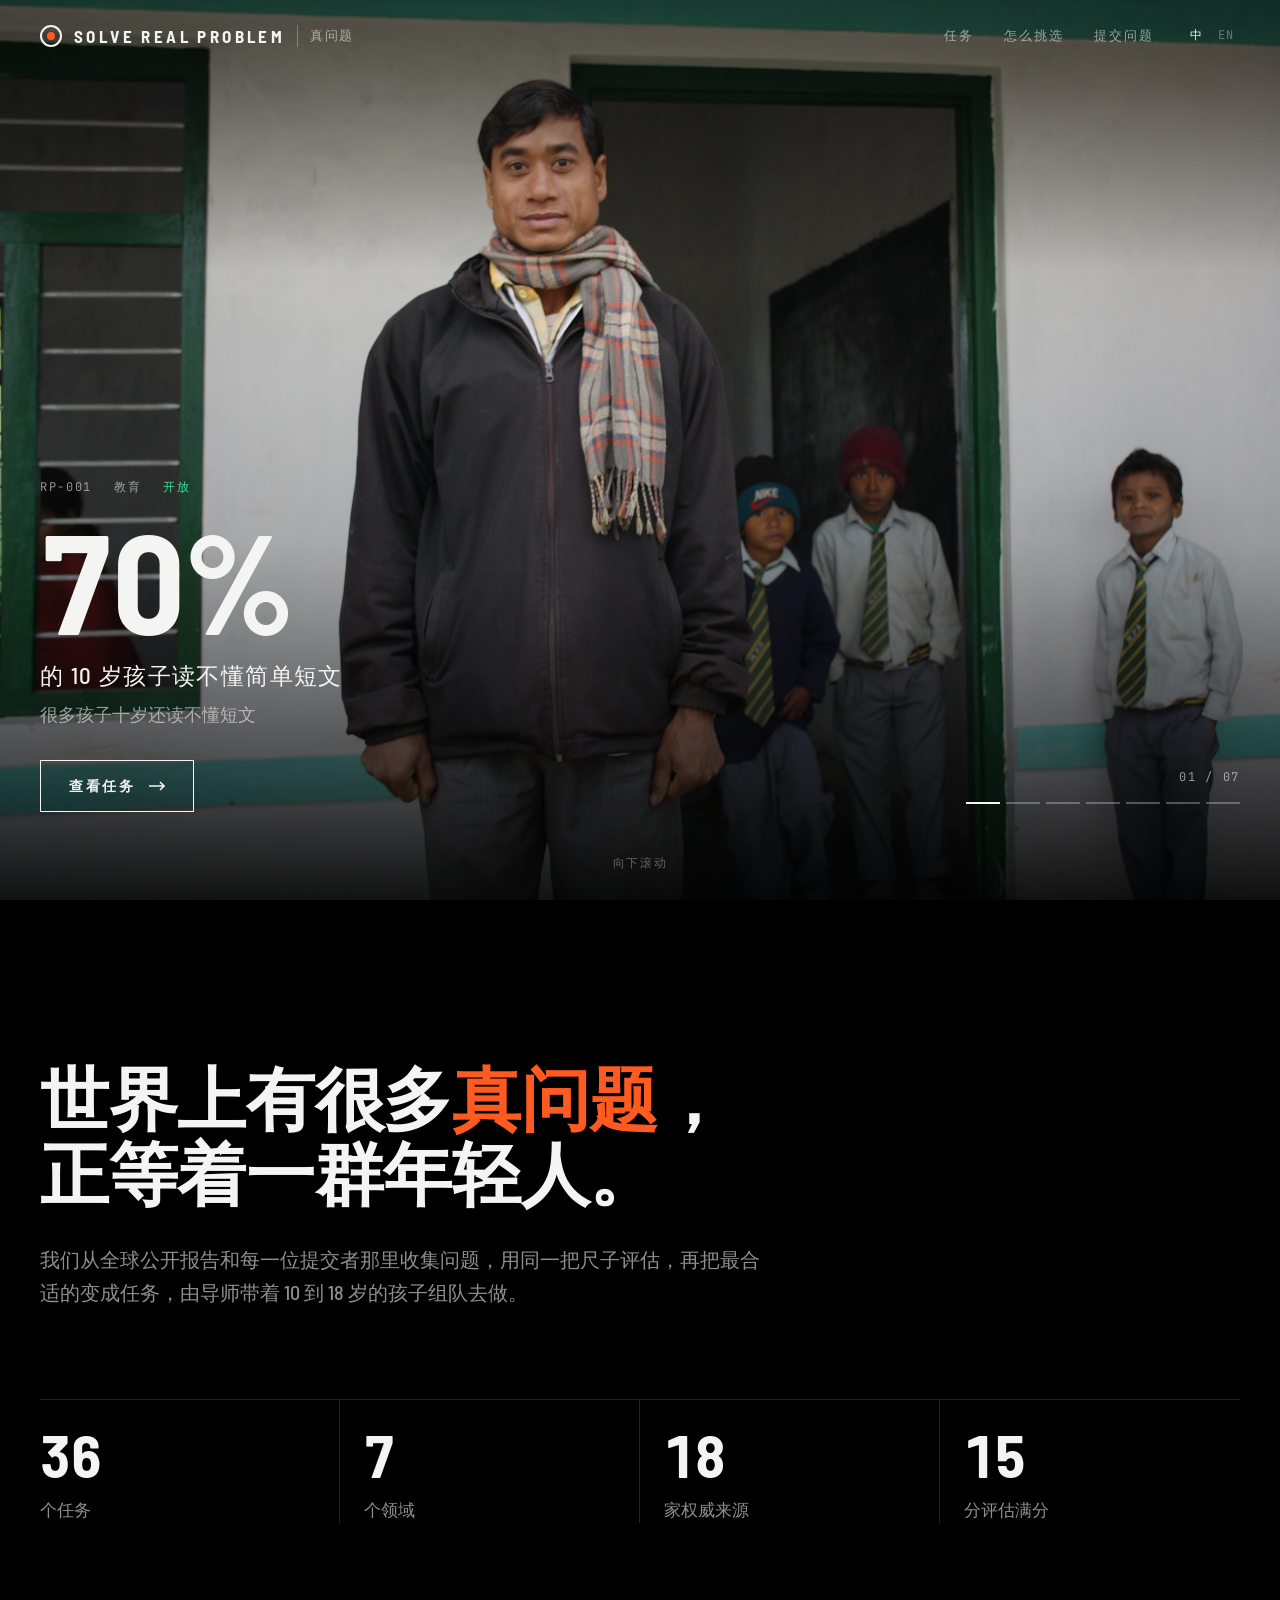
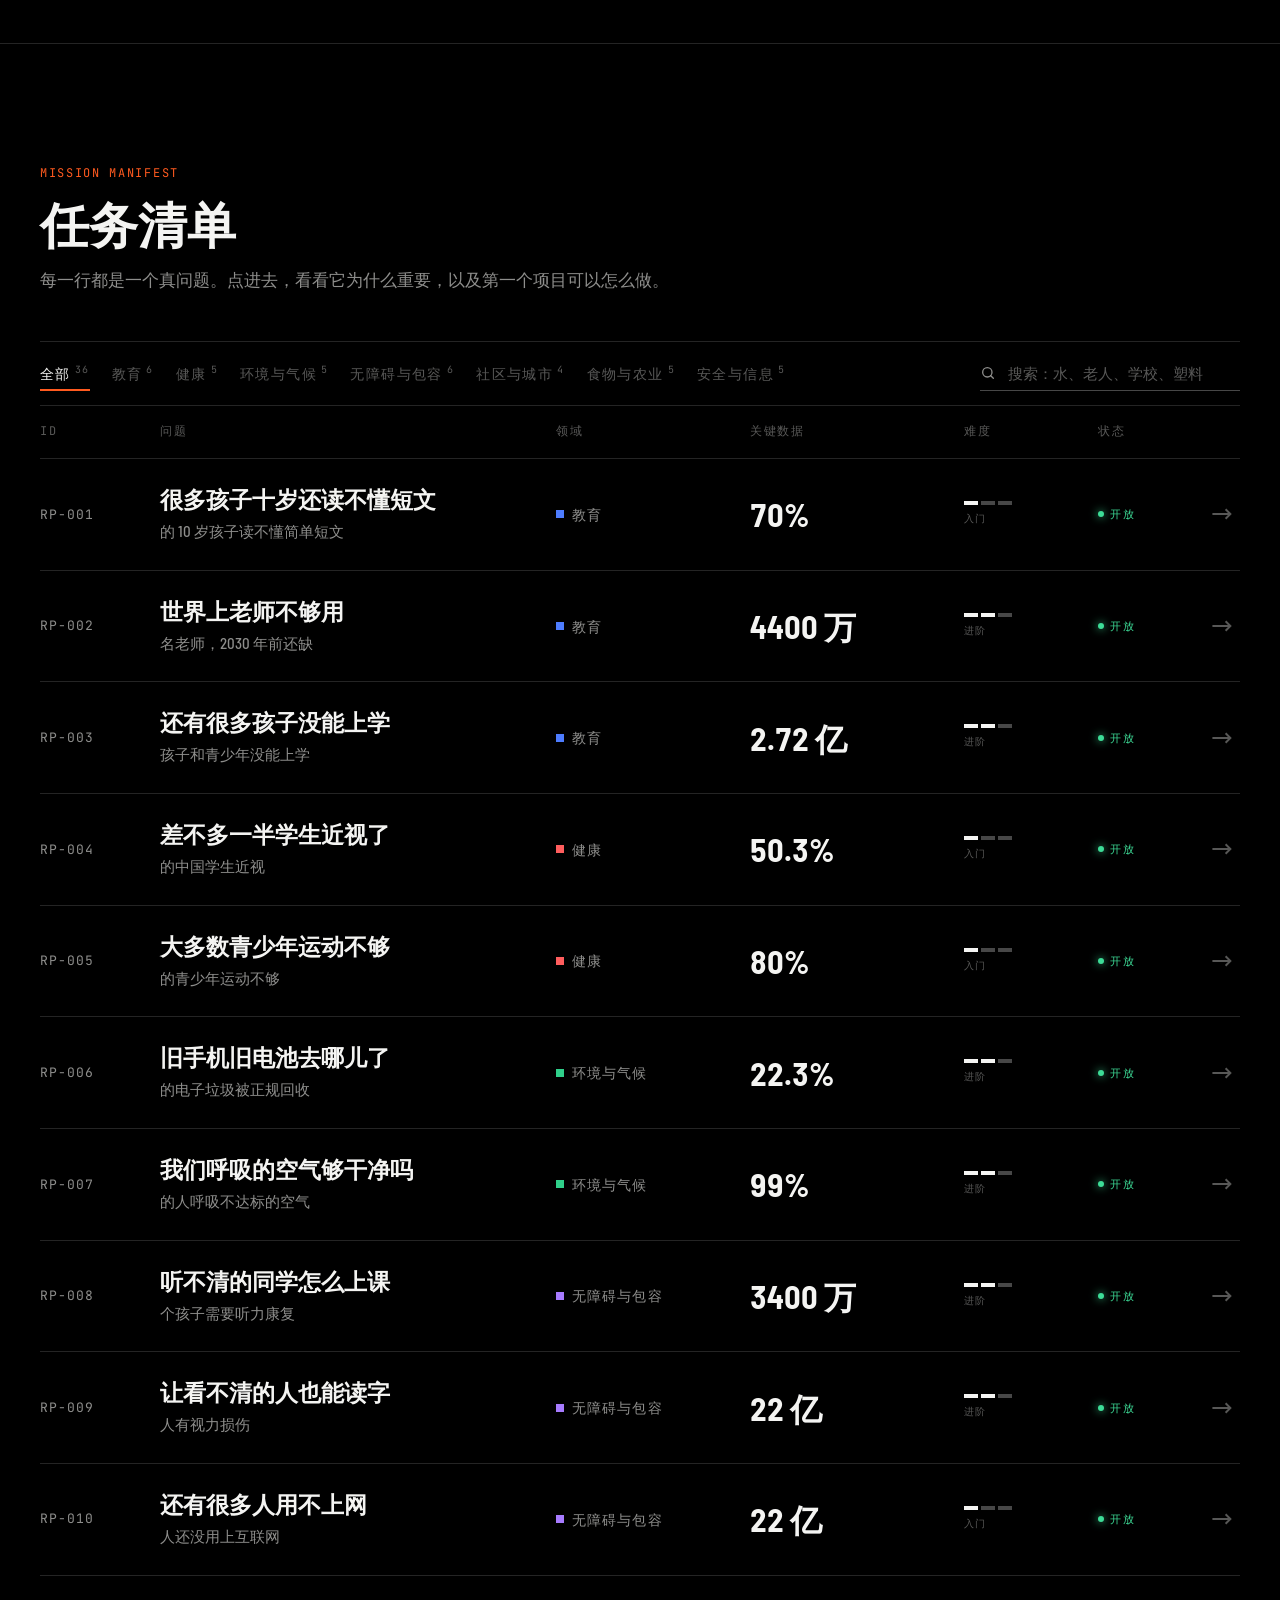
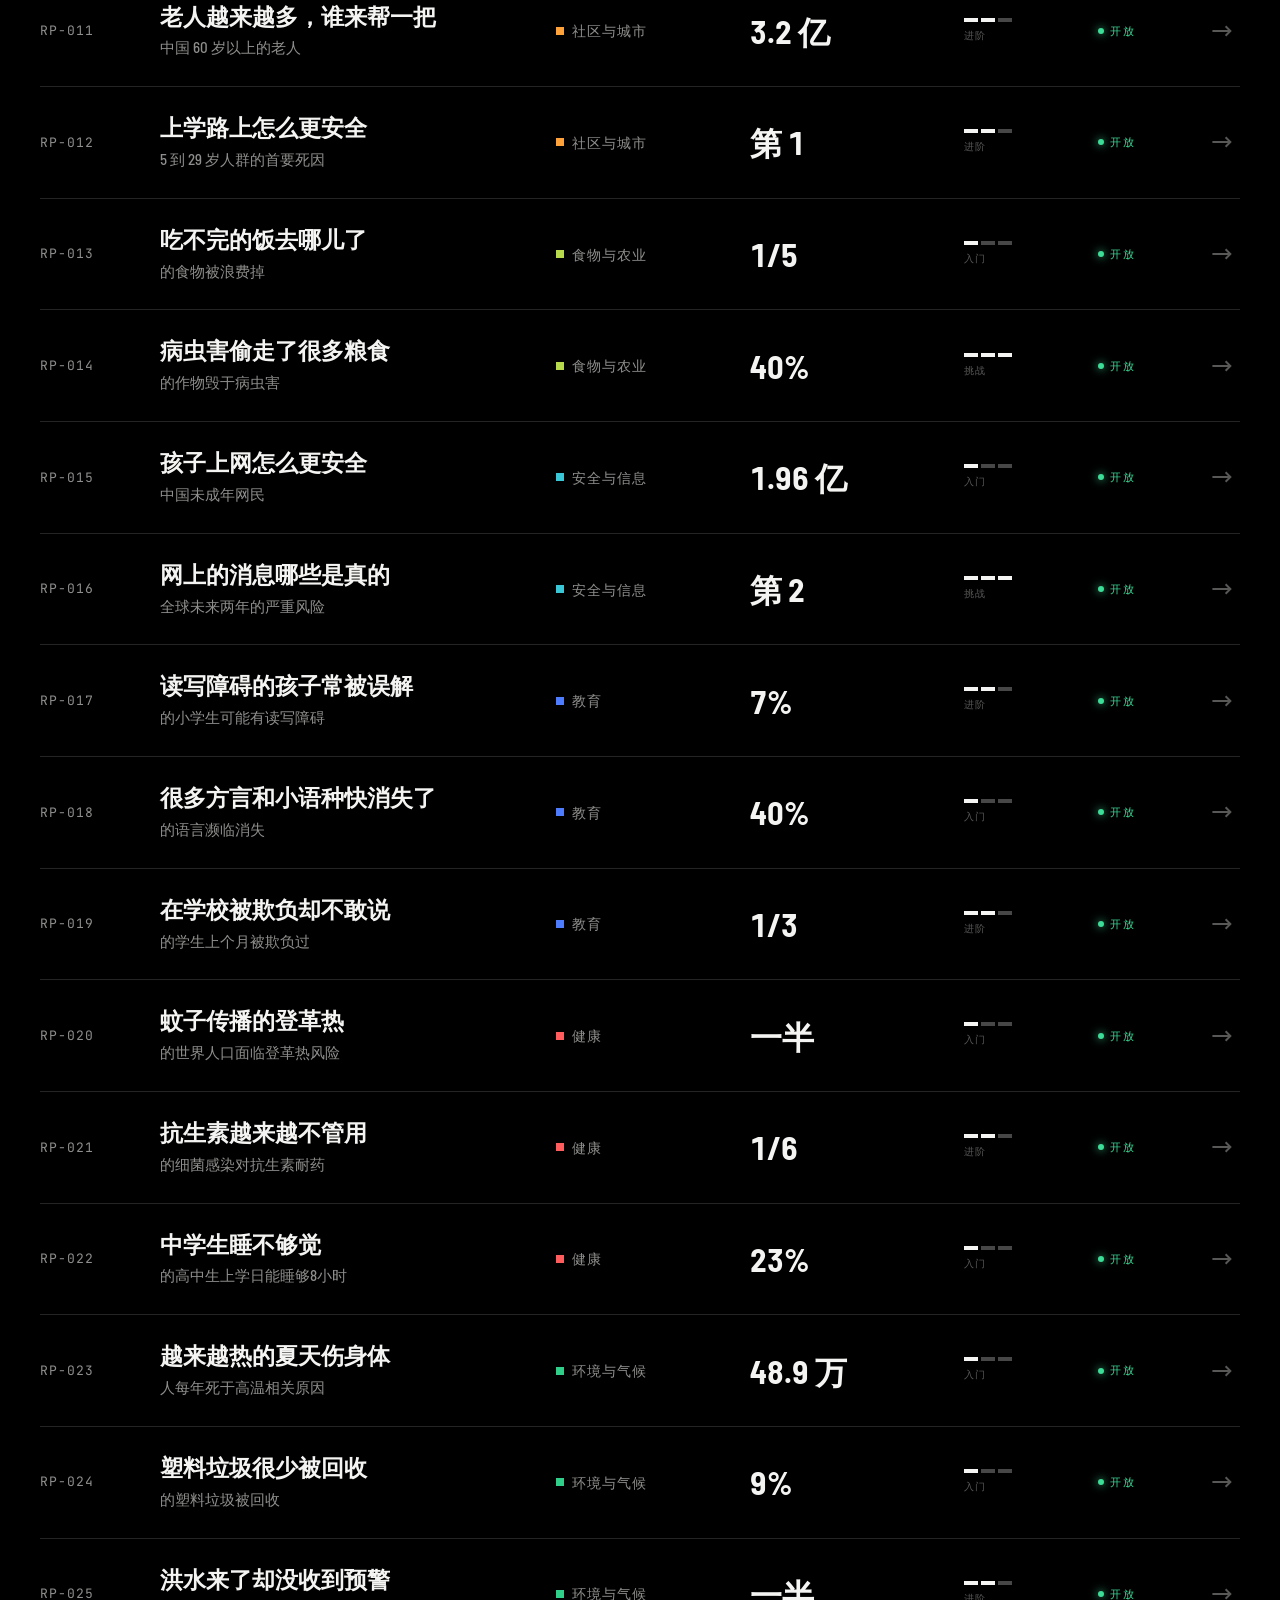
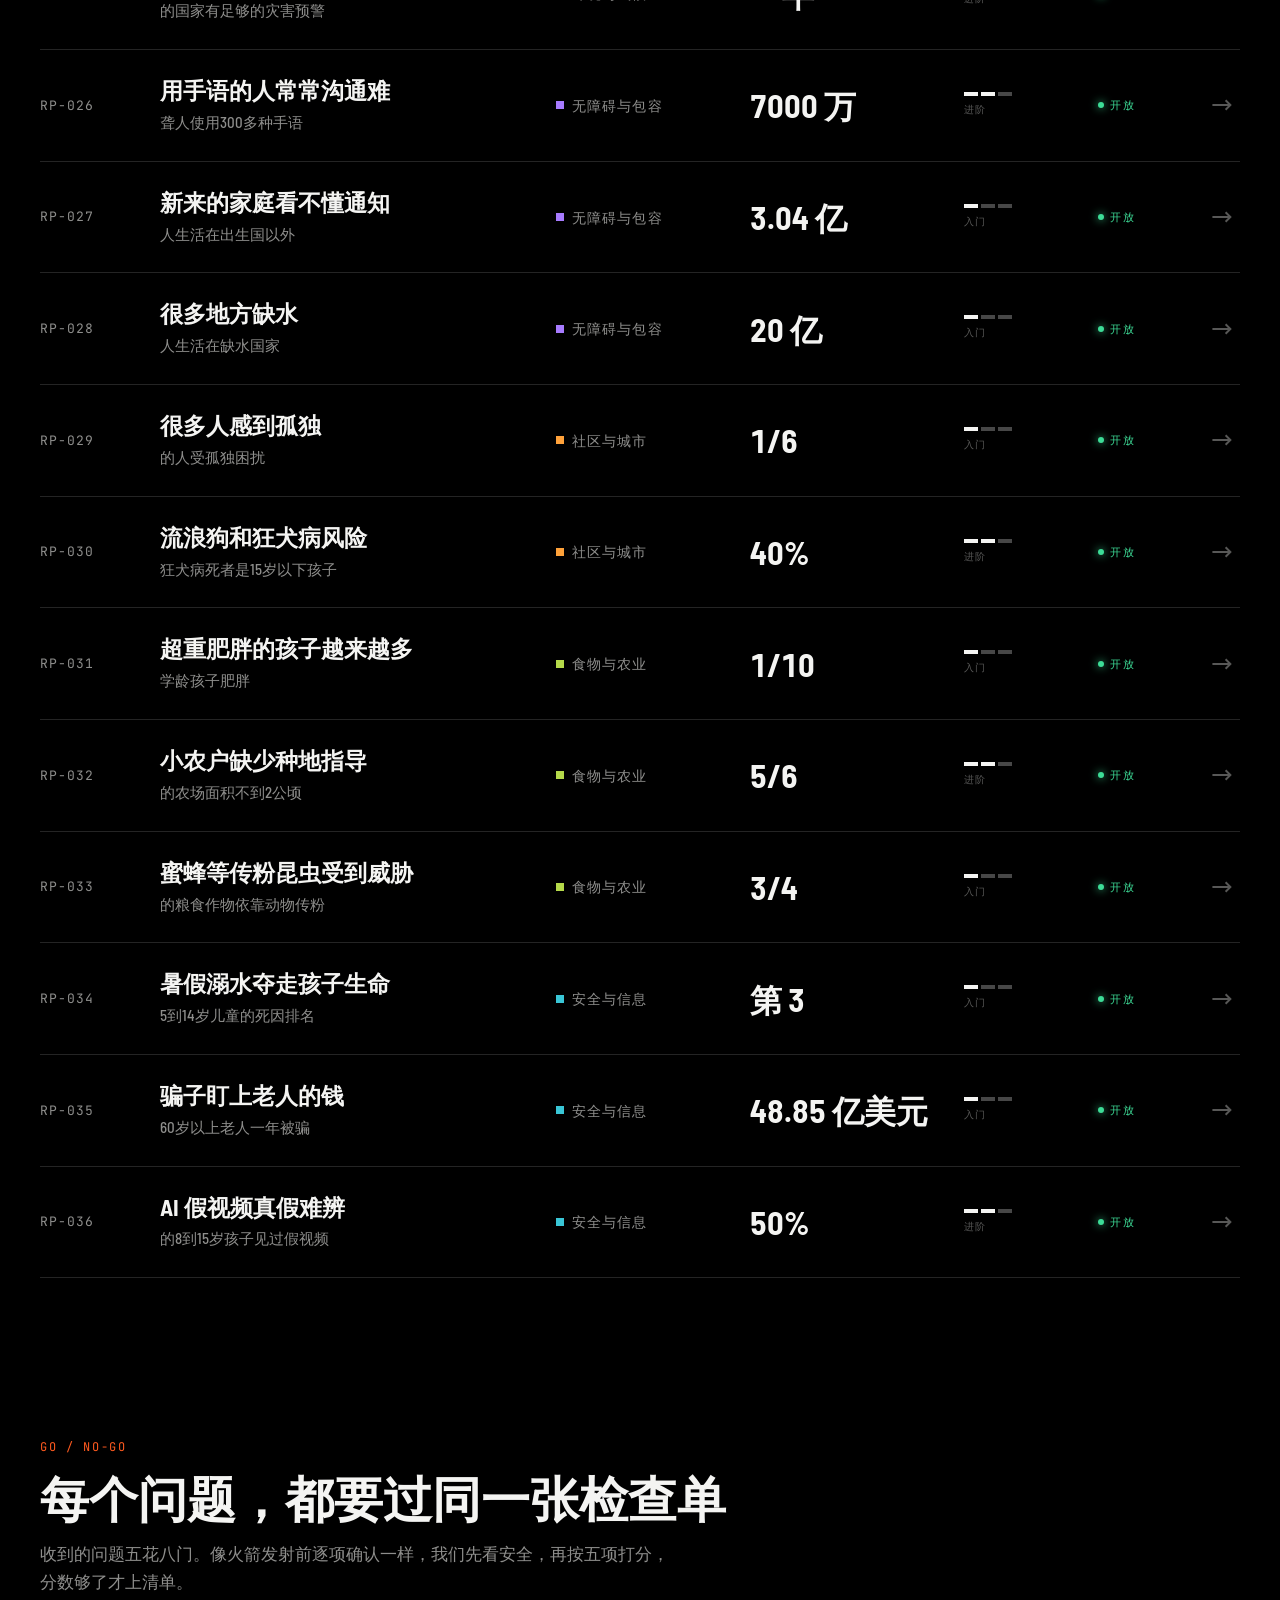
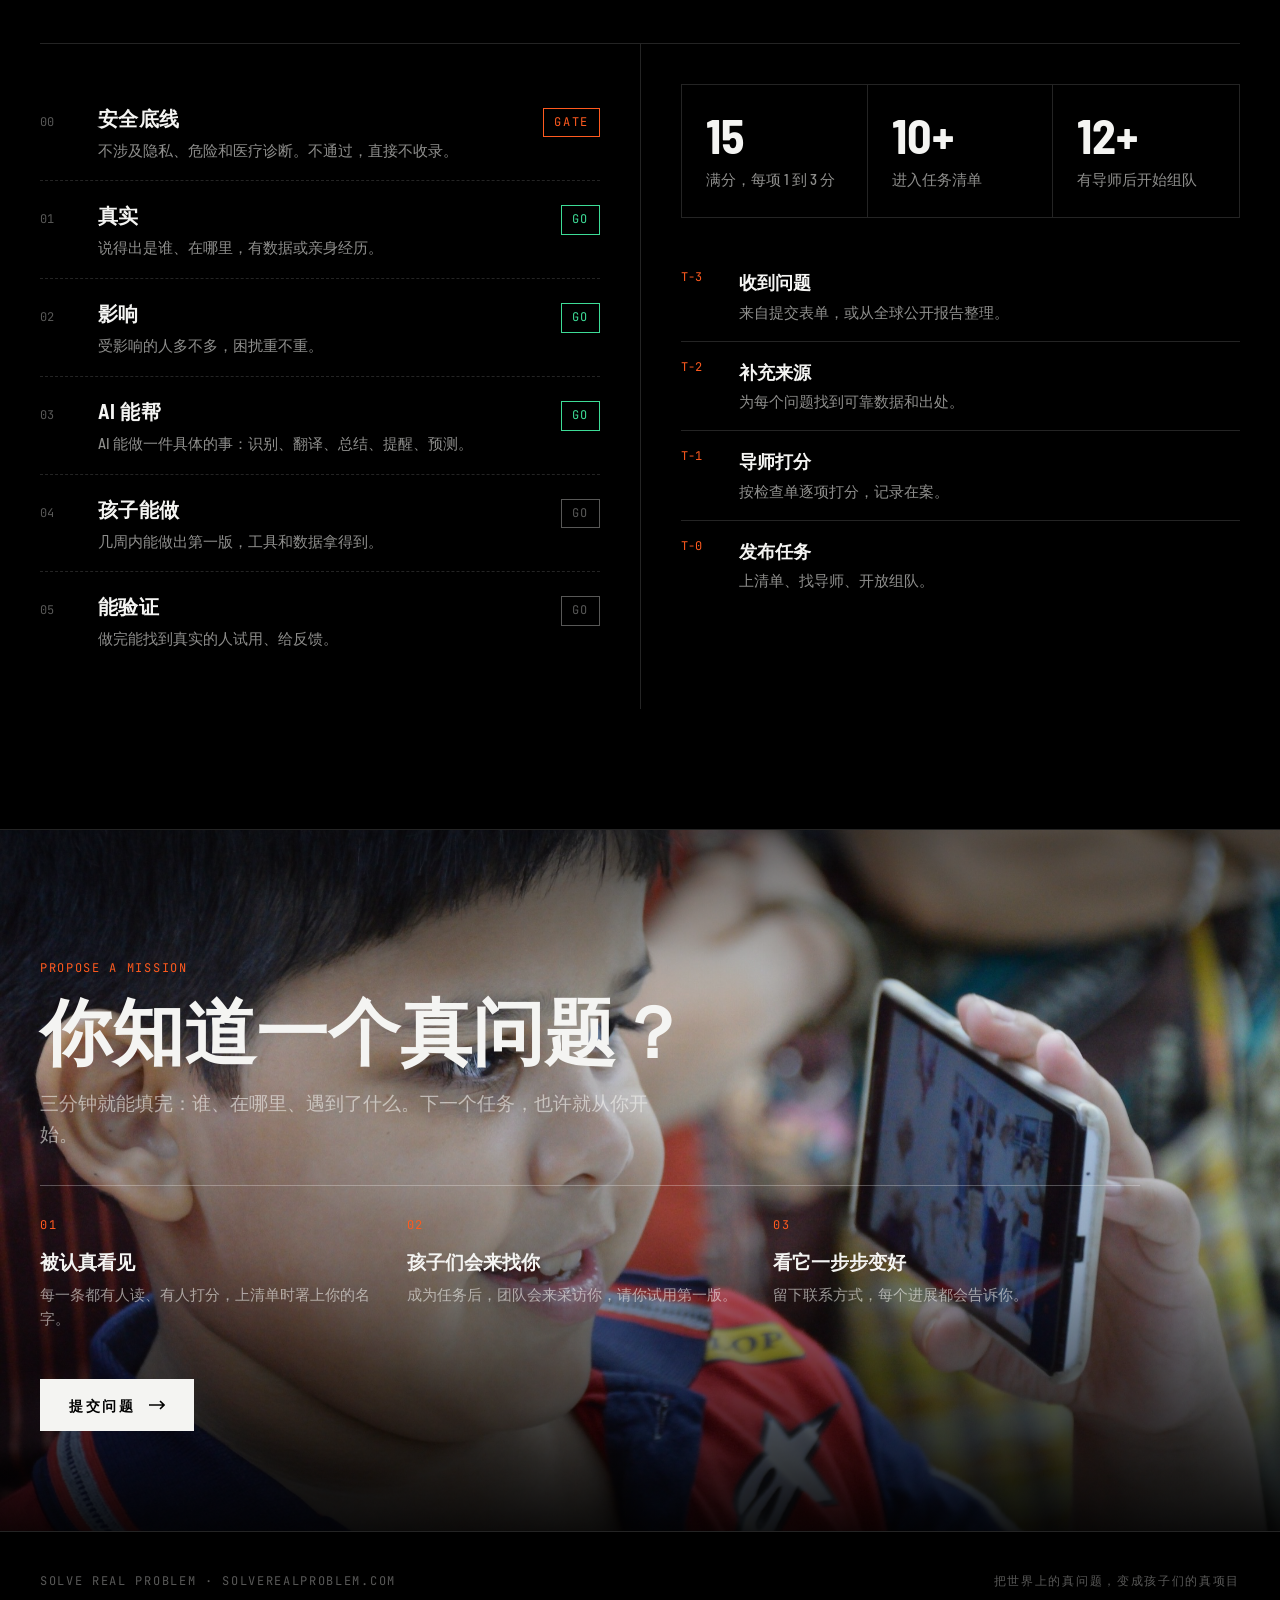
==== commit 4711d773: "强制刷新 banner 图片资源缓存 Co-authored-by: Cursor <cursoragent@cursor.com>" ====
--- a/index.html
+++ b/index.html
@@ -9,7 +9,7 @@
 <meta property="og:description" content="世界上的真问题，正等着一群年轻人。Real problems waiting for young builders.">
 <link rel="icon" href="data:image/svg+xml,%3Csvg xmlns='http://www.w3.org/2000/svg' viewBox='0 0 32 32'%3E%3Crect width='32' height='32' fill='%23000'/%3E%3Ccircle cx='16' cy='16' r='10' fill='none' stroke='%23fff' stroke-width='3'/%3E%3Ccircle cx='16' cy='16' r='4' fill='%23ff5a1f'/%3E%3C/svg%3E">
 <link rel="preload" href="assets/fonts/barlow-semi-condensed-latin-700-normal.woff2" as="font" type="font/woff2" crossorigin>
-<link rel="stylesheet" href="assets/style.css">
+<link rel="stylesheet" href="assets/style.css?v=20261003">
 </head>
 <body data-page="home">
 <main>
@@ -119,7 +119,7 @@
   </section>
 </main>
 <div class="peek" id="peek"></div>
-<script src="assets/problems.js"></script>
-<script src="assets/site.js"></script>
+<script src="assets/problems.js?v=20261003"></script>
+<script src="assets/site.js?v=20261003"></script>
 </body>
 </html>
